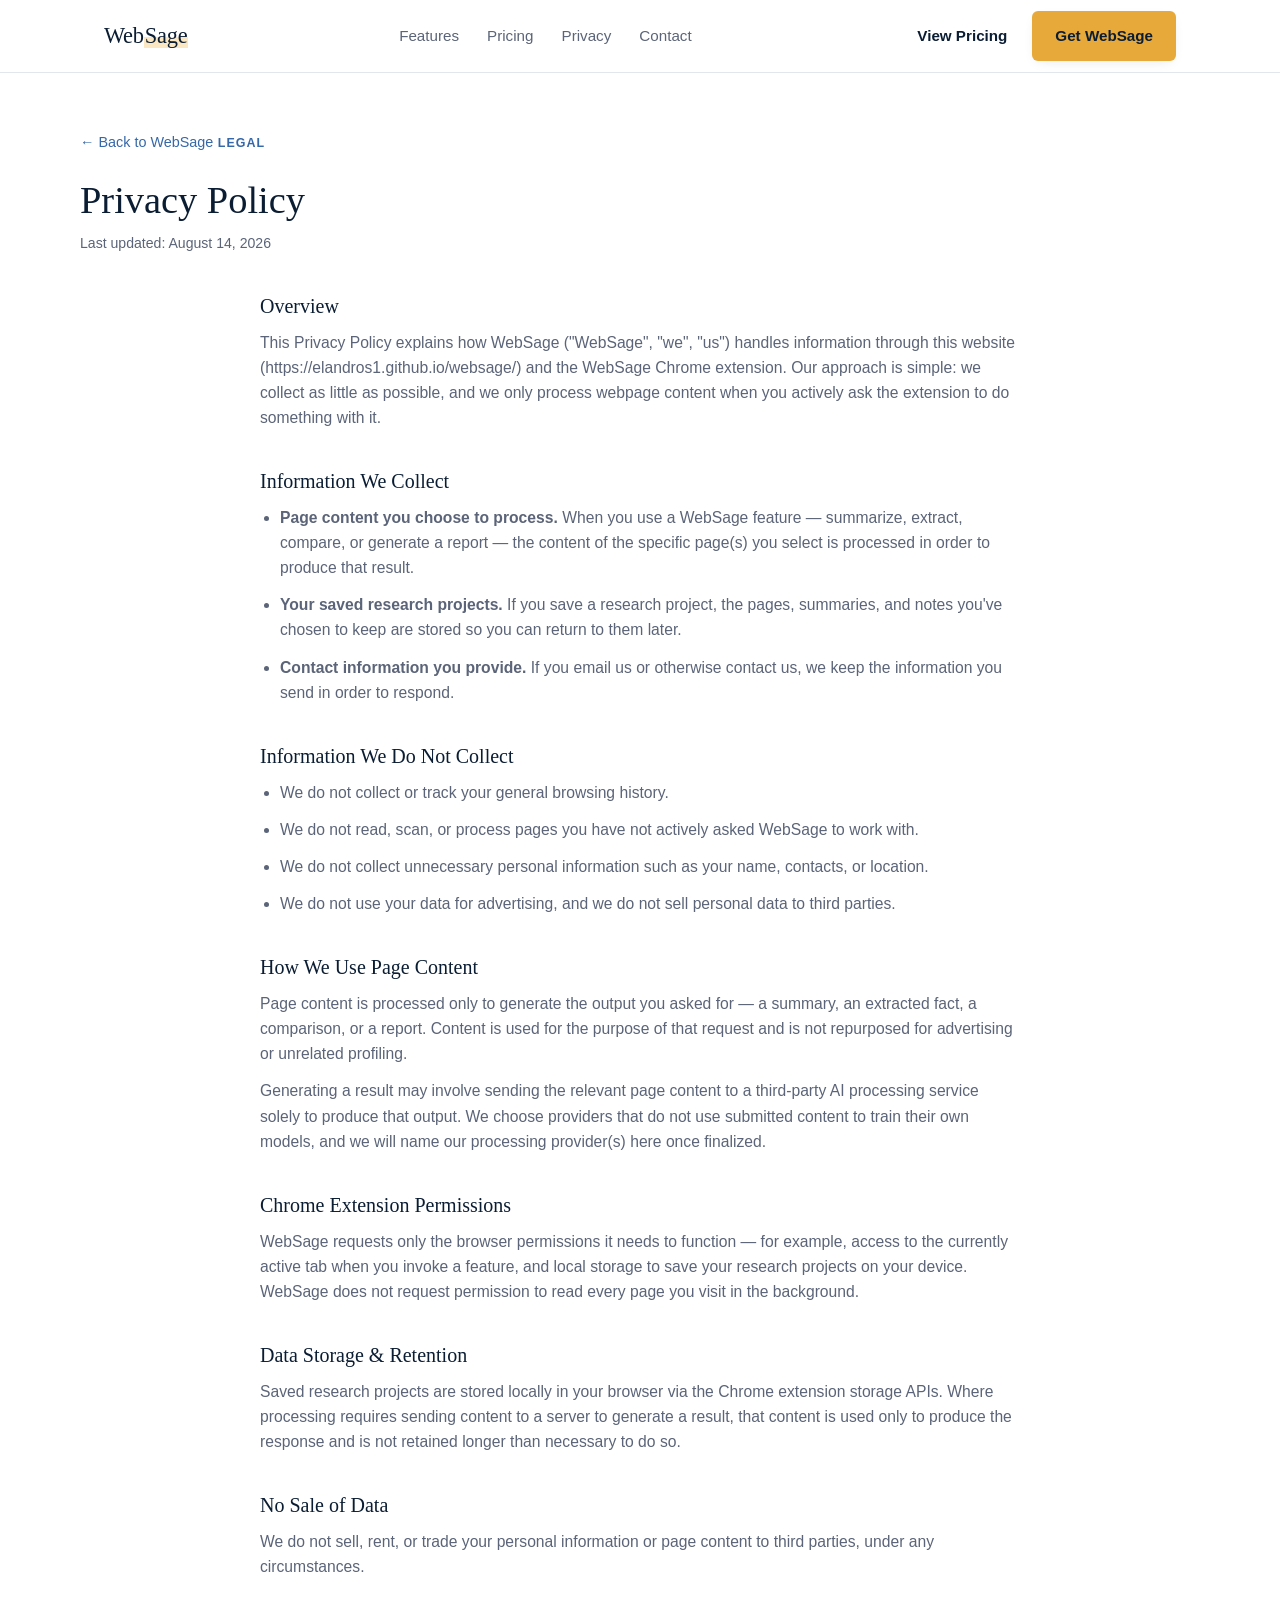
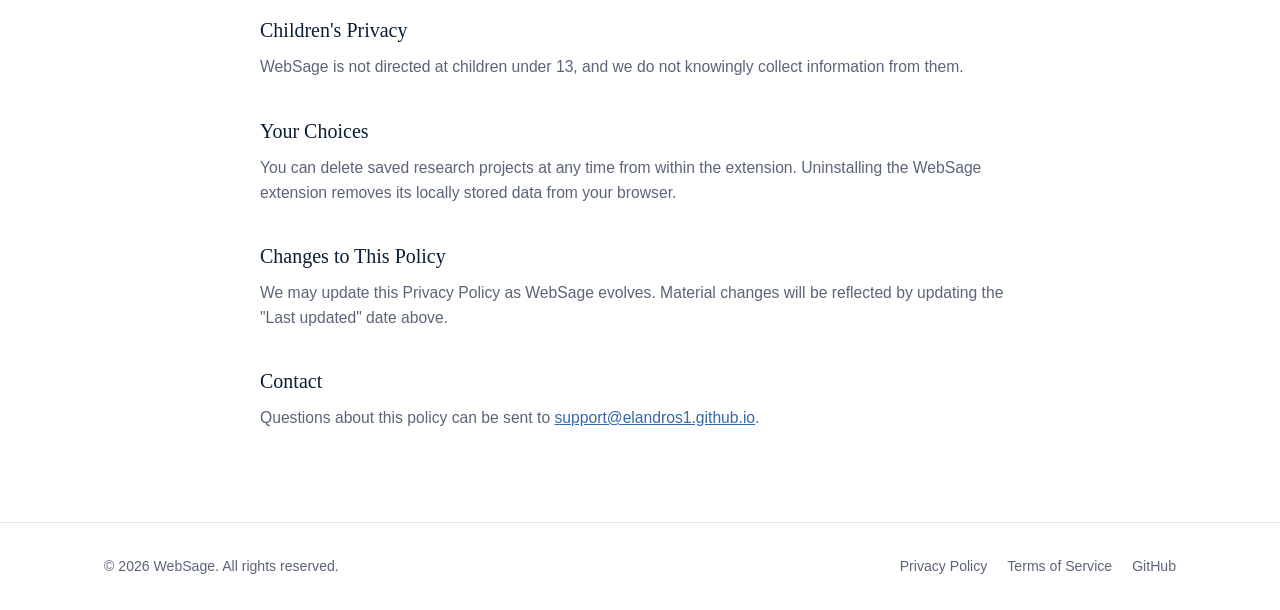
==== privacy.html @ 1eac8aa5 "Initial WebSage website" ====
<!doctype html>
<html lang="en">
<head>
<meta charset="UTF-8" />
<meta name="viewport" content="width=device-width, initial-scale=1.0" />
<title>Privacy Policy — WebSage</title>
<meta name="description" content="How WebSage's website and Chrome extension handle your data: what we collect, what we never collect, and how page content is processed." />
<link rel="canonical" href="https://elandros1.github.io/websage/privacy.html" />
<meta property="og:type" content="website" />
<meta property="og:title" content="Privacy Policy — WebSage" />
<meta property="og:description" content="How WebSage's website and Chrome extension handle your data." />
<meta property="og:url" content="https://elandros1.github.io/websage/privacy.html" />
<link rel="icon" href="data:image/svg+xml,%3Csvg xmlns='http://www.w3.org/2000/svg' viewBox='0 0 100 100'%3E%3Crect width='100' height='100' rx='20' fill='%230B1D33'/%3E%3Ctext x='50' y='68' font-size='52' font-family='Georgia,serif' fill='%23E8A93B' text-anchor='middle'%3EW%3C/text%3E%3C/svg%3E" />
<link rel="stylesheet" href="style.css" />
</head>
<body>

<header class="site-header">
  <div class="container header-inner">
    <a href="index.html" class="logo">Web<span>Sage</span></a>
    <nav class="site-nav">
      <a href="index.html#features">Features</a>
      <a href="index.html#pricing">Pricing</a>
      <a href="privacy.html">Privacy</a>
      <a href="index.html#contact">Contact</a>
    </nav>
    <div class="header-cta">
      <a href="index.html#pricing" class="btn btn-ghost">View Pricing</a>
      <a href="https://github.com/elandros1/websage" class="btn btn-primary">Get WebSage</a>
    </div>
    <button class="nav-toggle" id="nav-toggle" aria-label="Toggle menu" aria-expanded="false" aria-controls="site-nav">
      <span></span><span></span><span></span>
    </button>
  </div>
</header>

<main>
  <div class="container legal-header">
    <a href="index.html" class="back-link">← Back to WebSage</a>
    <p class="eyebrow">Legal</p>
    <h1>Privacy Policy</h1>
    <p class="legal-updated">Last updated: August 14, 2026</p>
  </div>

  <div class="container legal-body">

    <h2>Overview</h2>
    <p>
      This Privacy Policy explains how WebSage ("WebSage", "we", "us") handles information
      through this website (https://elandros1.github.io/websage/) and the WebSage Chrome
      extension. Our approach is simple: we collect as little as possible, and we only
      process webpage content when you actively ask the extension to do something with it.
    </p>

    <h2>Information We Collect</h2>
    <ul>
      <li><strong>Page content you choose to process.</strong> When you use a WebSage feature — summarize, extract, compare, or generate a report — the content of the specific page(s) you select is processed in order to produce that result.</li>
      <li><strong>Your saved research projects.</strong> If you save a research project, the pages, summaries, and notes you've chosen to keep are stored so you can return to them later.</li>
      <li><strong>Contact information you provide.</strong> If you email us or otherwise contact us, we keep the information you send in order to respond.</li>
    </ul>

    <h2>Information We Do Not Collect</h2>
    <ul>
      <li>We do not collect or track your general browsing history.</li>
      <li>We do not read, scan, or process pages you have not actively asked WebSage to work with.</li>
      <li>We do not collect unnecessary personal information such as your name, contacts, or location.</li>
      <li>We do not use your data for advertising, and we do not sell personal data to third parties.</li>
    </ul>

    <h2>How We Use Page Content</h2>
    <p>
      Page content is processed only to generate the output you asked for — a summary, an
      extracted fact, a comparison, or a report. Content is used for the purpose of that
      request and is not repurposed for advertising or unrelated profiling.
    </p>
    <p>
      Generating a result may involve sending the relevant page content to a third-party AI
      processing service solely to produce that output. We choose providers that do not use
      submitted content to train their own models, and we will name our processing provider(s)
      here once finalized.
    </p>

    <h2>Chrome Extension Permissions</h2>
    <p>
      WebSage requests only the browser permissions it needs to function — for example,
      access to the currently active tab when you invoke a feature, and local storage to
      save your research projects on your device. WebSage does not request permission to
      read every page you visit in the background.
    </p>

    <h2>Data Storage &amp; Retention</h2>
    <p>
      Saved research projects are stored locally in your browser via the Chrome extension
      storage APIs. Where processing requires sending content to a server to generate a
      result, that content is used only to produce the response and is not retained longer
      than necessary to do so.
    </p>

    <h2>No Sale of Data</h2>
    <p>
      We do not sell, rent, or trade your personal information or page content to third
      parties, under any circumstances.
    </p>

    <h2>Children's Privacy</h2>
    <p>
      WebSage is not directed at children under 13, and we do not knowingly collect
      information from them.
    </p>

    <h2>Your Choices</h2>
    <p>
      You can delete saved research projects at any time from within the extension. Uninstalling
      the WebSage extension removes its locally stored data from your browser.
    </p>

    <h2>Changes to This Policy</h2>
    <p>
      We may update this Privacy Policy as WebSage evolves. Material changes will be reflected
      by updating the "Last updated" date above.
    </p>

    <h2>Contact</h2>
    <p>
      Questions about this policy can be sent to
      <a href="mailto:support@elandros1.github.io">support@elandros1.github.io</a>.
    </p>

  </div>
</main>

<footer class="site-footer">
  <div class="container footer-inner">
    <div>© <span id="year">2026</span> WebSage. All rights reserved.</div>
    <nav class="footer-links">
      <a href="privacy.html">Privacy Policy</a>
      <a href="terms.html">Terms of Service</a>
      <a href="https://github.com/elandros1/websage">GitHub</a>
    </nav>
  </div>
</footer>

<script src="script.js"></script>
</body>
</html>
---- style.css ----
/* ==========================================================================
   WebSage — style.css
   Design tokens: deep navy + white, warm amber "highlighter" accent.
   No external fonts/services — system font stack only.
   ========================================================================== */

:root {
  --navy-900: #0b1d33;
  --navy-800: #122a47;
  --navy-700: #1d3a5f;
  --blue-600: #3568a8;
  --ink: #14213d;
  --ink-soft: #5b6478;
  --paper: #ffffff;
  --paper-soft: #f4f6f9;
  --paper-soft-2: #eef1f6;
  --amber: #e8a93b;
  --amber-dark: #c98a1f;
  --amber-soft: #fbe7c2;
  --border: #e2e6ed;
  --border-strong: #cdd4e0;
  --radius-sm: 6px;
  --radius: 12px;
  --radius-lg: 20px;
  --shadow: 0 12px 30px -12px rgba(11, 29, 51, 0.18);
  --shadow-sm: 0 4px 14px -6px rgba(11, 29, 51, 0.15);
  --serif: Georgia, "Times New Roman", "Noto Serif", serif;
  --sans: -apple-system, BlinkMacSystemFont, "Segoe UI", Roboto, "Helvetica Neue",
    Arial, sans-serif;
  --max-width: 1120px;
}

/* ---------- Reset ---------- */
*,
*::before,
*::after {
  box-sizing: border-box;
}

html {
  scroll-behavior: smooth;
}

body {
  margin: 0;
  font-family: var(--sans);
  color: var(--ink);
  background: var(--paper);
  line-height: 1.6;
  -webkit-font-smoothing: antialiased;
}

img,
svg {
  display: block;
  max-width: 100%;
}

a {
  color: inherit;
  text-decoration: none;
}

ul {
  margin: 0;
  padding: 0;
  list-style: none;
}

h1,
h2,
h3,
h4 {
  font-family: var(--serif);
  font-weight: 400;
  color: var(--navy-900);
  margin: 0;
  line-height: 1.15;
}

p {
  margin: 0;
}

button {
  font: inherit;
  cursor: pointer;
}

.container {
  width: 100%;
  max-width: var(--max-width);
  margin: 0 auto;
  padding: 0 24px;
}

.visually-hidden {
  position: absolute;
  width: 1px;
  height: 1px;
  overflow: hidden;
  clip: rect(0 0 0 0);
  white-space: nowrap;
}

@media (prefers-reduced-motion: reduce) {
  html {
    scroll-behavior: auto;
  }
  * {
    animation-duration: 0.001ms !important;
    animation-iteration-count: 1 !important;
    transition-duration: 0.001ms !important;
    scroll-behavior: auto !important;
  }
}

/* ---------- Buttons ---------- */
.btn {
  display: inline-flex;
  align-items: center;
  justify-content: center;
  gap: 8px;
  padding: 12px 22px;
  border-radius: var(--radius-sm);
  font-weight: 600;
  font-size: 0.95rem;
  border: 1px solid transparent;
  transition: transform 0.15s ease, box-shadow 0.15s ease, background 0.15s ease,
    border-color 0.15s ease, color 0.15s ease;
  white-space: nowrap;
}

.btn:focus-visible {
  outline: 3px solid var(--amber);
  outline-offset: 2px;
}

.btn-primary {
  background: var(--amber);
  color: var(--navy-900);
  box-shadow: var(--shadow-sm);
}

.btn-primary:hover {
  background: var(--amber-dark);
  transform: translateY(-1px);
}

.btn-outline {
  background: transparent;
  border-color: var(--border-strong);
  color: var(--navy-900);
}

.btn-outline:hover {
  border-color: var(--navy-900);
  background: var(--paper-soft);
}

.btn-ghost {
  background: transparent;
  color: var(--navy-900);
  padding: 10px 14px;
}

.btn-ghost:hover {
  color: var(--blue-600);
}

.btn-lg {
  padding: 14px 26px;
  font-size: 1rem;
}

.btn-block {
  width: 100%;
}

.btn-disabled {
  opacity: 0.55;
  cursor: not-allowed;
}

/* ---------- Header ---------- */
.site-header {
  position: sticky;
  top: 0;
  z-index: 50;
  background: rgba(255, 255, 255, 0.92);
  backdrop-filter: saturate(180%) blur(10px);
  border-bottom: 1px solid var(--border);
}

.header-inner {
  display: flex;
  align-items: center;
  justify-content: space-between;
  height: 72px;
}

.logo {
  font-family: var(--serif);
  font-size: 1.4rem;
  color: var(--navy-900);
  letter-spacing: -0.01em;
}

.logo span {
  background: linear-gradient(180deg, transparent 58%, var(--amber-soft) 58%);
  color: var(--navy-900);
  padding: 0 1px;
}

.site-nav {
  display: flex;
  gap: 28px;
  align-items: center;
}

.site-nav a {
  font-size: 0.95rem;
  color: var(--ink-soft);
  transition: color 0.15s ease;
}

.site-nav a:hover {
  color: var(--navy-900);
}

.header-cta {
  display: flex;
  align-items: center;
  gap: 10px;
}

.nav-toggle {
  display: none;
  flex-direction: column;
  justify-content: center;
  gap: 5px;
  width: 40px;
  height: 40px;
  border: 1px solid var(--border-strong);
  border-radius: var(--radius-sm);
  background: var(--paper);
}

.nav-toggle span {
  display: block;
  width: 18px;
  height: 2px;
  margin: 0 auto;
  background: var(--navy-900);
  transition: transform 0.2s ease, opacity 0.2s ease;
}

.nav-toggle[aria-expanded="true"] span:nth-child(1) {
  transform: translateY(7px) rotate(45deg);
}
.nav-toggle[aria-expanded="true"] span:nth-child(2) {
  opacity: 0;
}
.nav-toggle[aria-expanded="true"] span:nth-child(3) {
  transform: translateY(-7px) rotate(-45deg);
}

/* ---------- Sections (shared) ---------- */
.section {
  padding: 96px 0;
}

.section-soft {
  background: var(--paper-soft);
}

.eyebrow {
  display: inline-block;
  font-size: 0.78rem;
  font-weight: 700;
  letter-spacing: 0.08em;
  text-transform: uppercase;
  color: var(--blue-600);
  margin-bottom: 14px;
}

.section-head {
  max-width: 620px;
  margin: 0 0 48px;
}

.section-head h2 {
  font-size: clamp(1.7rem, 3vw, 2.3rem);
  margin-bottom: 14px;
}

.section-head p {
  color: var(--ink-soft);
  font-size: 1.05rem;
}

.reveal {
  opacity: 0;
  transform: translateY(16px);
  transition: opacity 0.6s ease, transform 0.6s ease;
}

.reveal.is-visible {
  opacity: 1;
  transform: none;
}

/* ---------- Hero ---------- */
.hero {
  padding: 72px 0 88px;
  background: linear-gradient(180deg, var(--paper) 0%, var(--paper-soft) 100%);
  overflow: hidden;
}

.hero-grid {
  display: grid;
  grid-template-columns: 1.05fr 0.95fr;
  gap: 56px;
  align-items: center;
}

.hero-copy h1 {
  font-size: clamp(2.1rem, 4vw, 3rem);
  margin-bottom: 20px;
  color: var(--navy-900);
}

.hero-sub {
  font-size: 1.08rem;
  color: var(--ink-soft);
  max-width: 52ch;
  margin-bottom: 30px;
}

.hero-actions {
  display: flex;
  gap: 14px;
  flex-wrap: wrap;
  margin-bottom: 16px;
}

.hero-note {
  font-size: 0.85rem;
  color: var(--ink-soft);
}

/* Hero visual — "extraction to summary" signature mockup */
.hero-visual {
  display: flex;
  align-items: center;
  gap: 14px;
}

.browser-card {
  background: var(--paper);
  border: 1px solid var(--border);
  border-radius: var(--radius);
  box-shadow: var(--shadow);
  flex: 1.15;
  overflow: hidden;
}

.browser-bar {
  display: flex;
  align-items: center;
  gap: 6px;
  padding: 10px 14px;
  background: var(--paper-soft-2);
  border-bottom: 1px solid var(--border);
}

.browser-bar .dot {
  width: 8px;
  height: 8px;
  border-radius: 50%;
  background: var(--border-strong);
}

.browser-url {
  margin-left: 8px;
  font-size: 0.72rem;
  color: var(--ink-soft);
  background: var(--paper);
  border: 1px solid var(--border);
  border-radius: 20px;
  padding: 3px 12px;
  flex: 1;
}

.browser-body {
  padding: 20px 18px 24px;
  display: flex;
  flex-direction: column;
  gap: 10px;
}

.line {
  height: 9px;
  border-radius: 5px;
  background: var(--paper-soft-2);
}

.line.highlight {
  height: auto;
  padding: 5px 8px;
  background: var(--amber-soft);
  border-radius: 5px;
  font-size: 0.72rem;
  color: var(--navy-800);
  font-weight: 600;
  line-height: 1.3;
}

.w-90 { width: 90%; }
.w-80 { width: 80%; }
.w-75 { width: 75%; }
.w-70 { width: 70%; }
.w-60 { width: 60%; }
.w-50 { width: 50%; }

.flow-arrow {
  color: var(--amber-dark);
  font-size: 1.4rem;
  flex: 0 0 auto;
}

.summary-card {
  flex: 0.85;
  background: var(--navy-900);
  border-radius: var(--radius);
  box-shadow: var(--shadow);
  padding: 20px 20px 22px;
  color: var(--paper);
}

.summary-title {
  font-family: var(--serif);
  font-size: 0.95rem;
  color: var(--amber-soft);
  margin-bottom: 12px;
}

.summary-list li {
  font-size: 0.82rem;
  padding-left: 16px;
  position: relative;
  margin-bottom: 10px;
  color: rgba(255, 255, 255, 0.88);
}

.summary-list li::before {
  content: "";
  position: absolute;
  left: 0;
  top: 7px;
  width: 6px;
  height: 6px;
  border-radius: 50%;
  background: var(--amber);
}

/* ---------- Problem ---------- */
.problem-grid {
  display: grid;
  grid-template-columns: repeat(3, 1fr);
  gap: 24px;
}

.problem-card {
  background: var(--paper);
  border: 1px solid var(--border);
  border-radius: var(--radius);
  padding: 26px 24px;
}

.problem-card .num {
  font-family: var(--serif);
  font-size: 0.85rem;
  color: var(--amber-dark);
  margin-bottom: 10px;
  display: block;
}

.problem-card h3 {
  font-size: 1.1rem;
  margin-bottom: 8px;
}

.problem-card p {
  color: var(--ink-soft);
  font-size: 0.95rem;
}

/* ---------- Features ---------- */
.features-grid {
  display: grid;
  grid-template-columns: repeat(3, 1fr);
  gap: 24px;
}

.feature-card {
  background: var(--paper);
  border: 1px solid var(--border);
  border-radius: var(--radius);
  padding: 28px 24px;
  transition: box-shadow 0.2s ease, transform 0.2s ease;
}

.feature-card:hover {
  box-shadow: var(--shadow-sm);
  transform: translateY(-2px);
}

.feature-icon {
  width: 42px;
  height: 42px;
  border-radius: 10px;
  background: var(--amber-soft);
  color: var(--navy-800);
  display: flex;
  align-items: center;
  justify-content: center;
  margin-bottom: 16px;
}

.feature-icon svg {
  width: 22px;
  height: 22px;
}

.feature-card h3 {
  font-size: 1.08rem;
  margin-bottom: 8px;
}

.feature-card p {
  color: var(--ink-soft);
  font-size: 0.94rem;
}

/* ---------- Pricing ---------- */
.pricing-grid {
  display: grid;
  grid-template-columns: repeat(2, 1fr);
  gap: 24px;
  align-items: stretch;
}

.price-card {
  background: var(--paper);
  border: 1px solid var(--border);
  border-radius: var(--radius-lg);
  padding: 34px 30px;
  display: flex;
  flex-direction: column;
}

.price-card.featured {
  background: var(--navy-900);
  color: var(--paper);
  border-color: var(--navy-900);
  position: relative;
}

.price-card.featured .price-plan,
.price-card.featured h3 {
  color: var(--paper);
}

.price-badge {
  position: absolute;
  top: -13px;
  right: 28px;
  background: var(--amber);
  color: var(--navy-900);
  font-size: 0.72rem;
  font-weight: 700;
  letter-spacing: 0.04em;
  text-transform: uppercase;
  padding: 5px 12px;
  border-radius: 20px;
}

.price-plan {
  font-family: var(--serif);
  font-size: 1.3rem;
  color: var(--navy-900);
  margin-bottom: 6px;
}

.price-amount {
  display: flex;
  align-items: baseline;
  gap: 6px;
  margin-bottom: 4px;
}

.price-amount .amount {
  font-family: var(--serif);
  font-size: 2.4rem;
}

.price-amount .period {
  font-size: 0.9rem;
  opacity: 0.7;
}

.price-card.featured .price-note,
.price-note {
  font-size: 0.82rem;
  color: var(--ink-soft);
  margin-bottom: 24px;
}

.price-card.featured .price-note {
  color: rgba(255, 255, 255, 0.65);
}

.price-list {
  display: flex;
  flex-direction: column;
  gap: 12px;
  margin-bottom: 28px;
  flex: 1;
}

.price-list li {
  display: flex;
  gap: 10px;
  font-size: 0.94rem;
  align-items: flex-start;
}

.price-list li::before {
  content: "✓";
  color: var(--amber-dark);
  font-weight: 700;
  flex: 0 0 auto;
}

.price-card.featured .price-list li::before {
  color: var(--amber);
}

.pricing-disclaimer {
  margin-top: 28px;
  font-size: 0.86rem;
  color: var(--ink-soft);
  text-align: center;
}

/* ---------- Contact ---------- */
.contact-inner {
  text-align: center;
  max-width: 560px;
  margin: 0 auto;
}

.contact-inner h2 {
  font-size: clamp(1.6rem, 3vw, 2.1rem);
  margin-bottom: 12px;
}

.contact-inner p {
  color: var(--ink-soft);
  margin-bottom: 22px;
}

.contact-email {
  display: inline-block;
  font-family: var(--serif);
  font-size: 1.2rem;
  color: var(--navy-900);
  border-bottom: 2px solid var(--amber);
  padding-bottom: 3px;
  margin-bottom: 18px;
}

.contact-email:hover {
  color: var(--blue-600);
}

.contact-note {
  font-size: 0.85rem !important;
  color: var(--ink-soft) !important;
}

/* ---------- CTA band ---------- */
.cta-band {
  background: var(--navy-900);
  color: var(--paper);
  text-align: center;
}

.cta-band h2 {
  color: var(--paper);
  font-size: clamp(1.6rem, 3vw, 2.1rem);
  margin-bottom: 14px;
}

.cta-band p {
  color: rgba(255, 255, 255, 0.75);
  margin-bottom: 26px;
}

.cta-actions {
  display: flex;
  justify-content: center;
  gap: 14px;
  flex-wrap: wrap;
}

/* ---------- Footer ---------- */
.site-footer {
  border-top: 1px solid var(--border);
  padding: 32px 0;
}

.footer-inner {
  display: flex;
  align-items: center;
  justify-content: space-between;
  flex-wrap: wrap;
  gap: 16px;
  font-size: 0.88rem;
  color: var(--ink-soft);
}

.footer-links {
  display: flex;
  gap: 20px;
}

.footer-links a:hover {
  color: var(--navy-900);
}

/* ---------- Legal pages (privacy.html / terms.html) ---------- */
.legal-header {
  padding: 56px 0 20px;
}

.legal-header .eyebrow {
  margin-bottom: 10px;
}

.legal-header h1 {
  font-size: clamp(1.8rem, 3.5vw, 2.4rem);
}

.legal-updated {
  color: var(--ink-soft);
  font-size: 0.88rem;
  margin-top: 10px;
}

.legal-body {
  padding: 20px 0 80px;
  max-width: 760px;
}

.legal-body h2 {
  font-size: 1.25rem;
  margin: 40px 0 12px;
}

.legal-body h2:first-of-type {
  margin-top: 0;
}

.legal-body p,
.legal-body li {
  color: var(--ink-soft);
  font-size: 0.98rem;
  margin-bottom: 12px;
}

.legal-body ul {
  padding-left: 20px;
  list-style: disc;
  margin-bottom: 16px;
}

.legal-body a {
  color: var(--blue-600);
  text-decoration: underline;
}

.back-link {
  display: inline-flex;
  align-items: center;
  gap: 6px;
  font-size: 0.9rem;
  color: var(--blue-600);
  margin-bottom: 24px;
}

/* ---------- Responsive ---------- */
@media (max-width: 900px) {
  .hero-grid {
    grid-template-columns: 1fr;
  }

  .hero-visual {
    order: -1;
  }

  .problem-grid,
  .features-grid {
    grid-template-columns: repeat(2, 1fr);
  }

  .pricing-grid {
    grid-template-columns: 1fr;
    max-width: 440px;
    margin: 0 auto;
  }
}

@media (max-width: 720px) {
  .site-nav,
  .header-cta {
    display: none;
  }

  .nav-toggle {
    display: flex;
  }

  .site-header.nav-open .site-nav {
    display: flex;
    flex-direction: column;
    align-items: flex-start;
    gap: 4px;
    position: absolute;
    top: 72px;
    left: 0;
    right: 0;
    background: var(--paper);
    border-bottom: 1px solid var(--border);
    padding: 12px 24px 18px;
  }

  .site-header.nav-open .header-cta {
    display: flex;
    flex-direction: column;
    align-items: stretch;
    position: absolute;
    top: calc(72px + 190px);
    left: 0;
    right: 0;
    background: var(--paper);
    padding: 0 24px 18px;
    border-bottom: 1px solid var(--border);
  }

  .site-header.nav-open .site-nav a {
    padding: 10px 0;
    width: 100%;
  }

  .section {
    padding: 64px 0;
  }

  .problem-grid,
  .features-grid {
    grid-template-columns: 1fr;
  }

  .hero-visual {
    flex-direction: column;
  }

  .flow-arrow {
    transform: rotate(90deg);
  }
}

@media (max-width: 480px) {
  .hero-actions {
    flex-direction: column;
    align-items: stretch;
  }

  .cta-actions {
    flex-direction: column;
    align-items: stretch;
  }
}
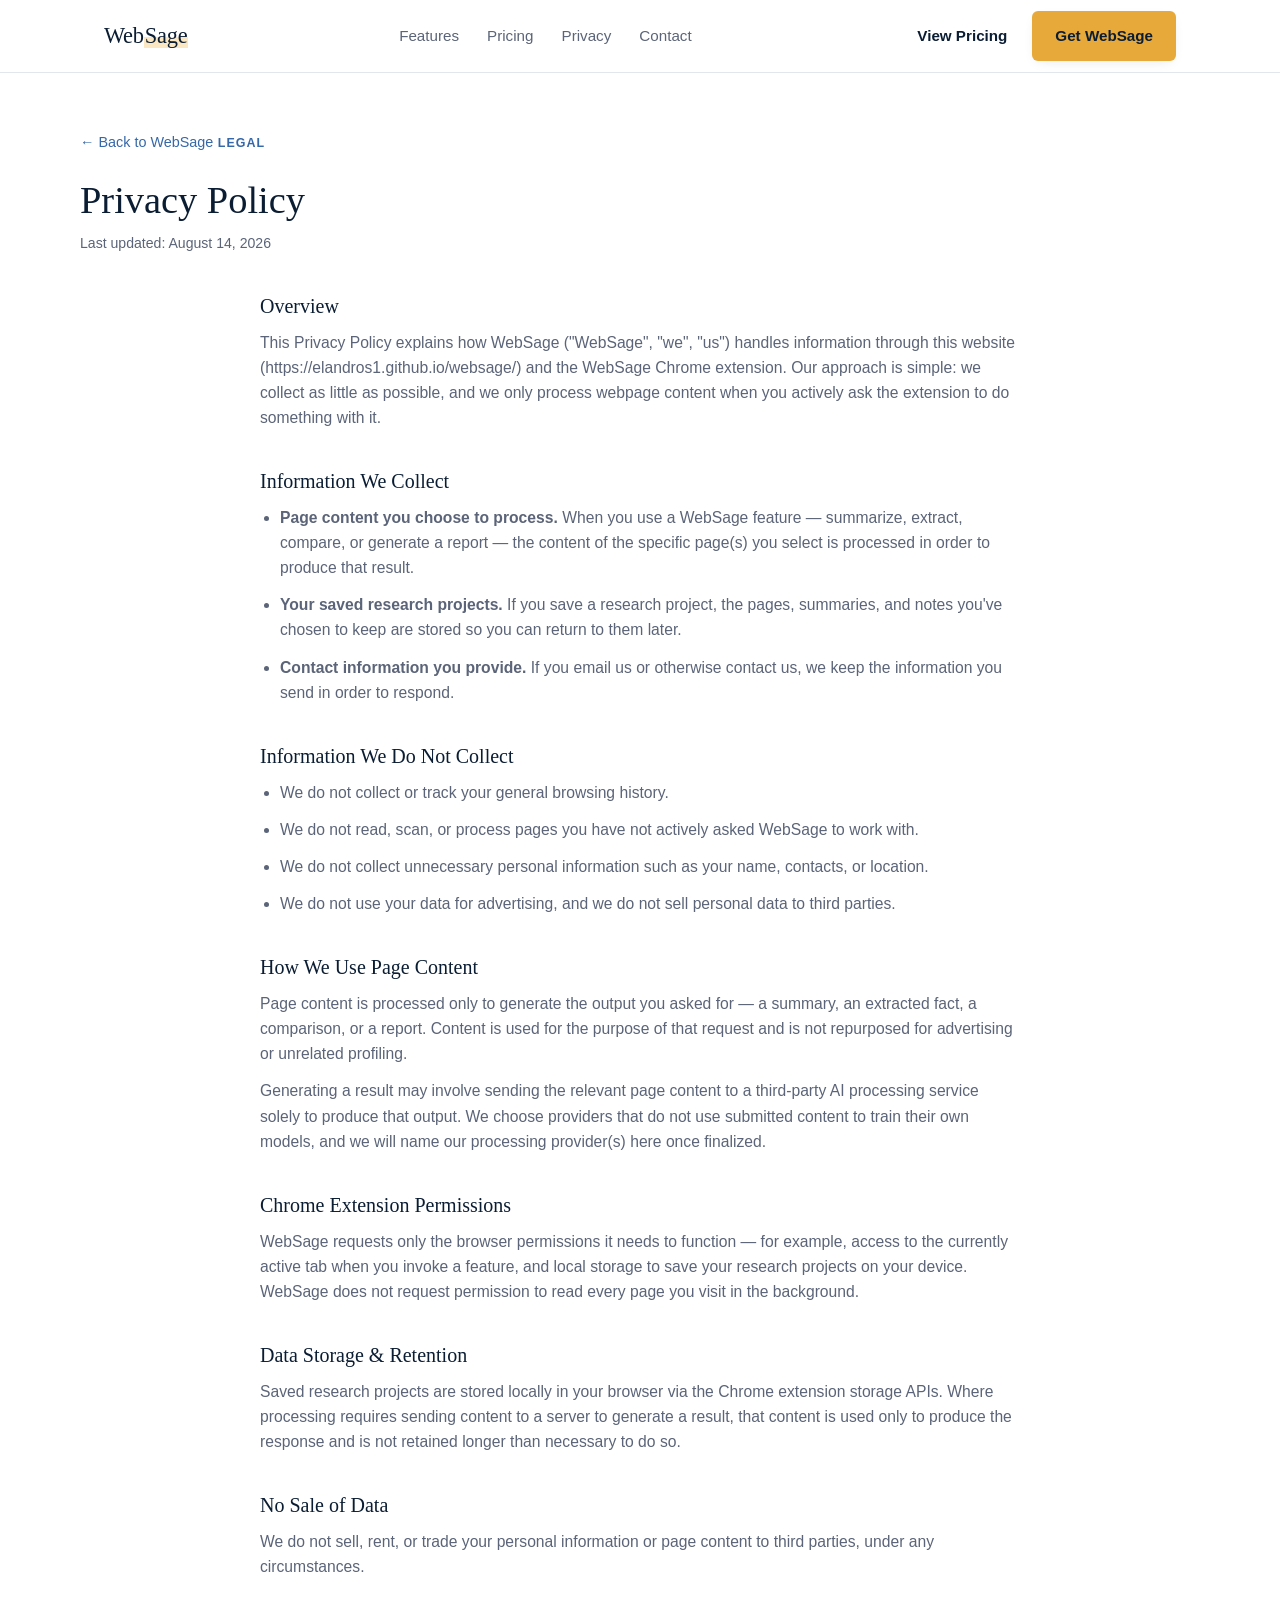
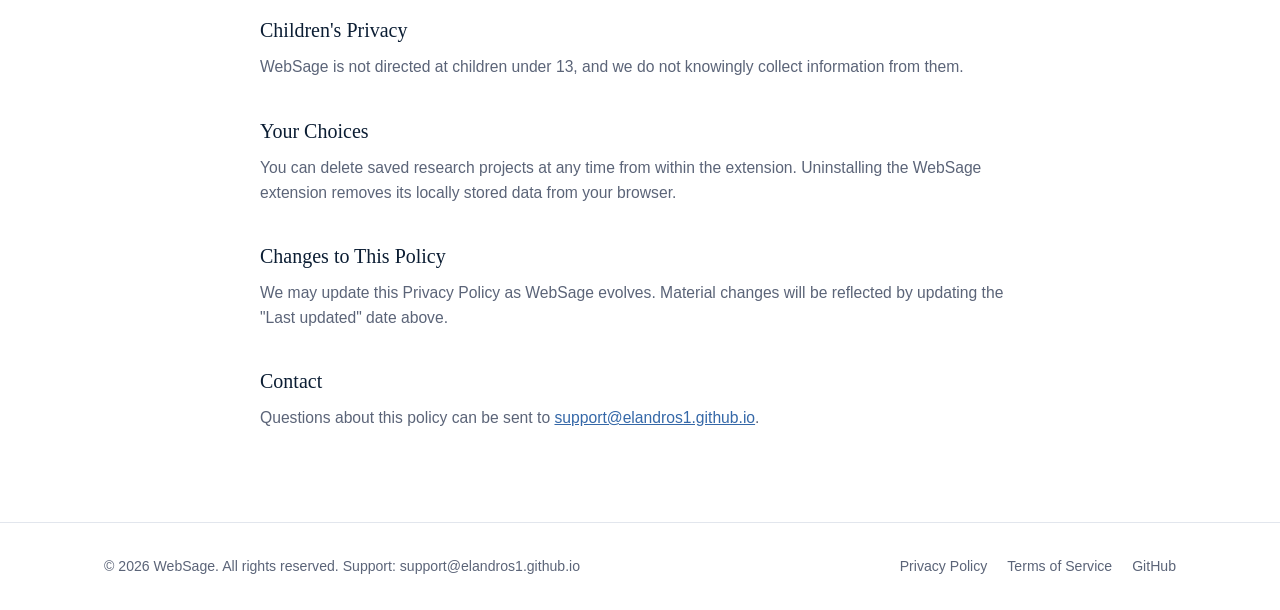
==== commit f54923f3: "Update privacy.html" ====
--- a/privacy.html
+++ b/privacy.html
@@ -18,17 +18,26 @@
 <header class="site-header">
   <div class="container header-inner">
     <a href="index.html" class="logo">Web<span>Sage</span></a>
+
     <nav class="site-nav">
       <a href="index.html#features">Features</a>
       <a href="index.html#pricing">Pricing</a>
       <a href="privacy.html">Privacy</a>
       <a href="index.html#contact">Contact</a>
     </nav>
+
     <div class="header-cta">
       <a href="index.html#pricing" class="btn btn-ghost">View Pricing</a>
       <a href="https://github.com/elandros1/websage" class="btn btn-primary">Get WebSage</a>
     </div>
-    <button class="nav-toggle" id="nav-toggle" aria-label="Toggle menu" aria-expanded="false" aria-controls="site-nav">
+
+    <button
+      class="nav-toggle"
+      id="nav-toggle"
+      aria-label="Toggle menu"
+      aria-expanded="false"
+      aria-controls="site-nav"
+    >
       <span></span><span></span><span></span>
     </button>
   </div>
@@ -73,6 +82,7 @@
       extracted fact, a comparison, or a report. Content is used for the purpose of that
       request and is not repurposed for advertising or unrelated profiling.
     </p>
+
     <p>
       Generating a result may involve sending the relevant page content to a third-party AI
       processing service solely to produce that output. We choose providers that do not use
@@ -110,8 +120,8 @@
 
     <h2>Your Choices</h2>
     <p>
-      You can delete saved research projects at any time from within the extension. Uninstalling
-      the WebSage extension removes its locally stored data from your browser.
+      You can delete saved research projects at any time from within the extension.
+      Uninstalling the WebSage extension removes its locally stored data from your browser.
     </p>
 
     <h2>Changes to This Policy</h2>
@@ -131,12 +141,21 @@
 
 <footer class="site-footer">
   <div class="container footer-inner">
-    <div>© <span id="year">2026</span> WebSage. All rights reserved.</div>
+
+    <div>
+      © <span id="year">2026</span> WebSage. All rights reserved.
+      <span>
+        Support:
+        <a href="mailto:support@elandros1.github.io">support@elandros1.github.io</a>
+      </span>
+    </div>
+
     <nav class="footer-links">
       <a href="privacy.html">Privacy Policy</a>
       <a href="terms.html">Terms of Service</a>
       <a href="https://github.com/elandros1/websage">GitHub</a>
     </nav>
+
   </div>
 </footer>
 
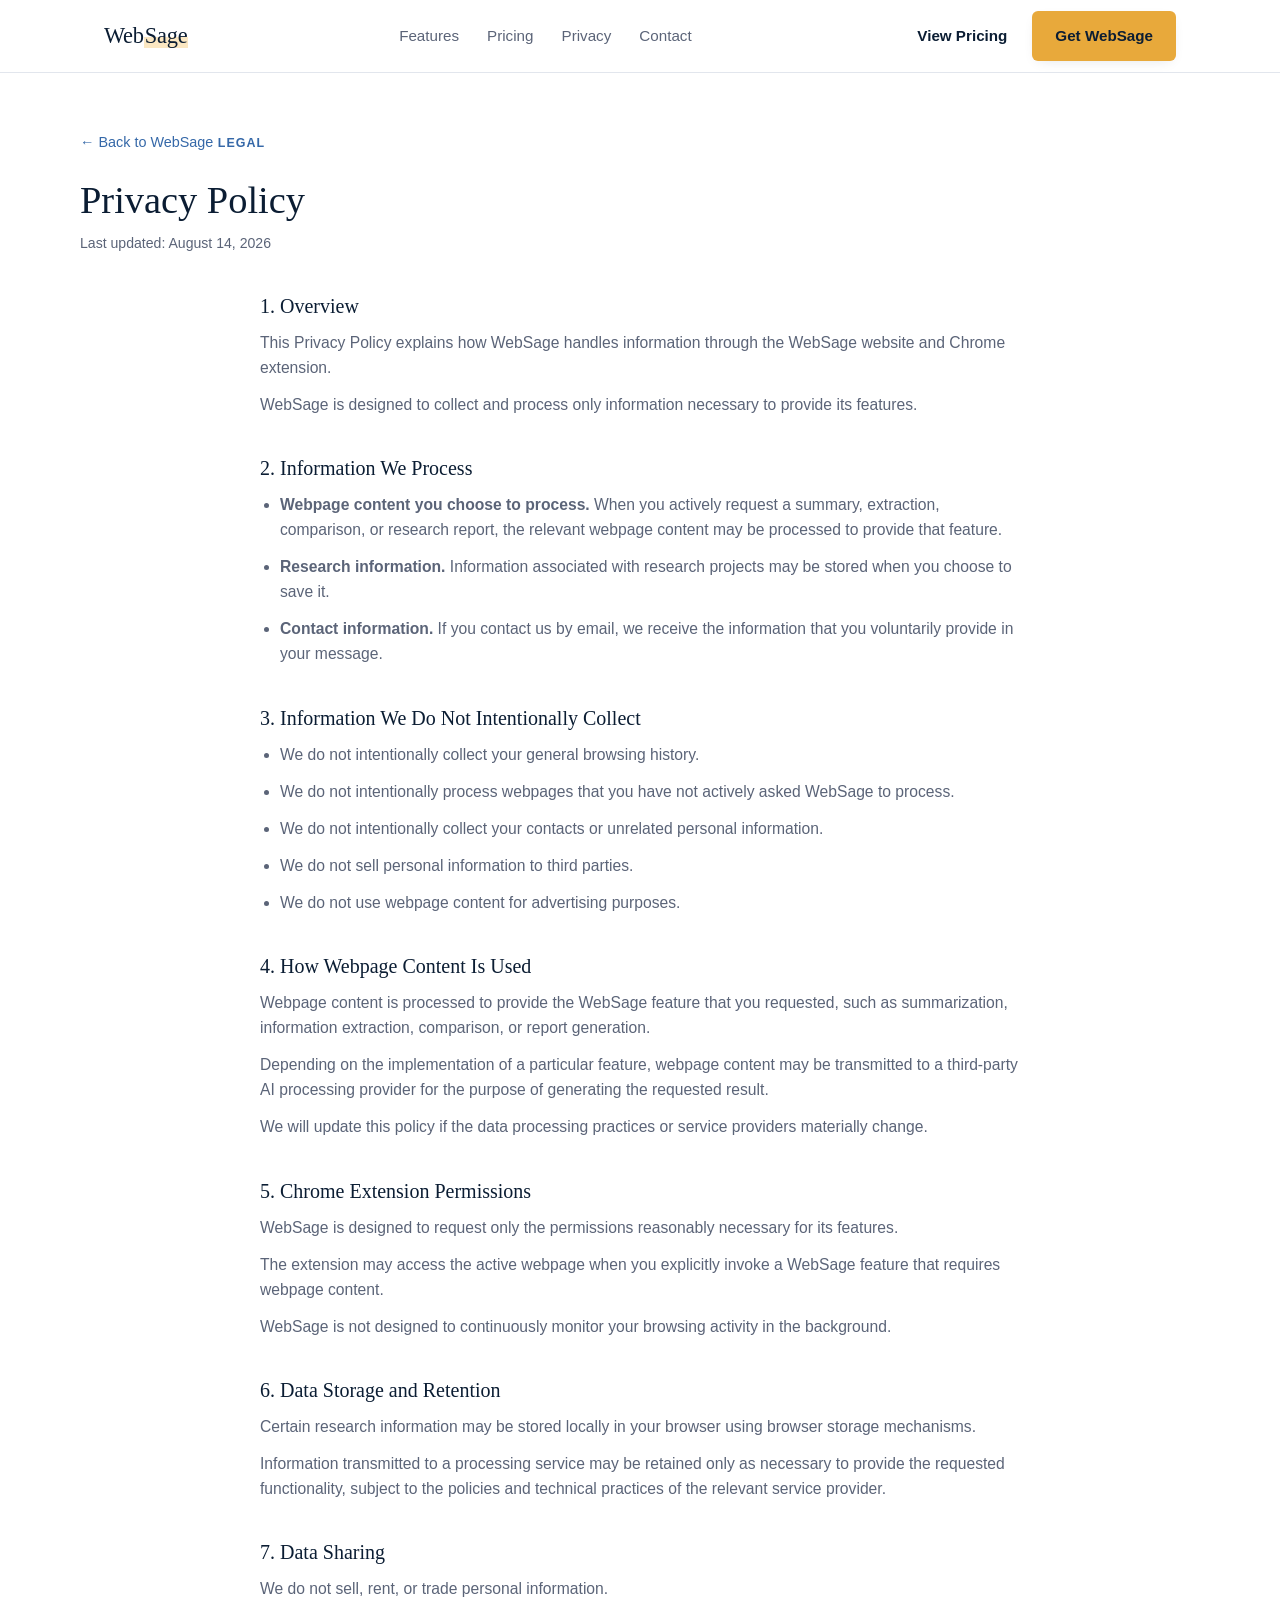
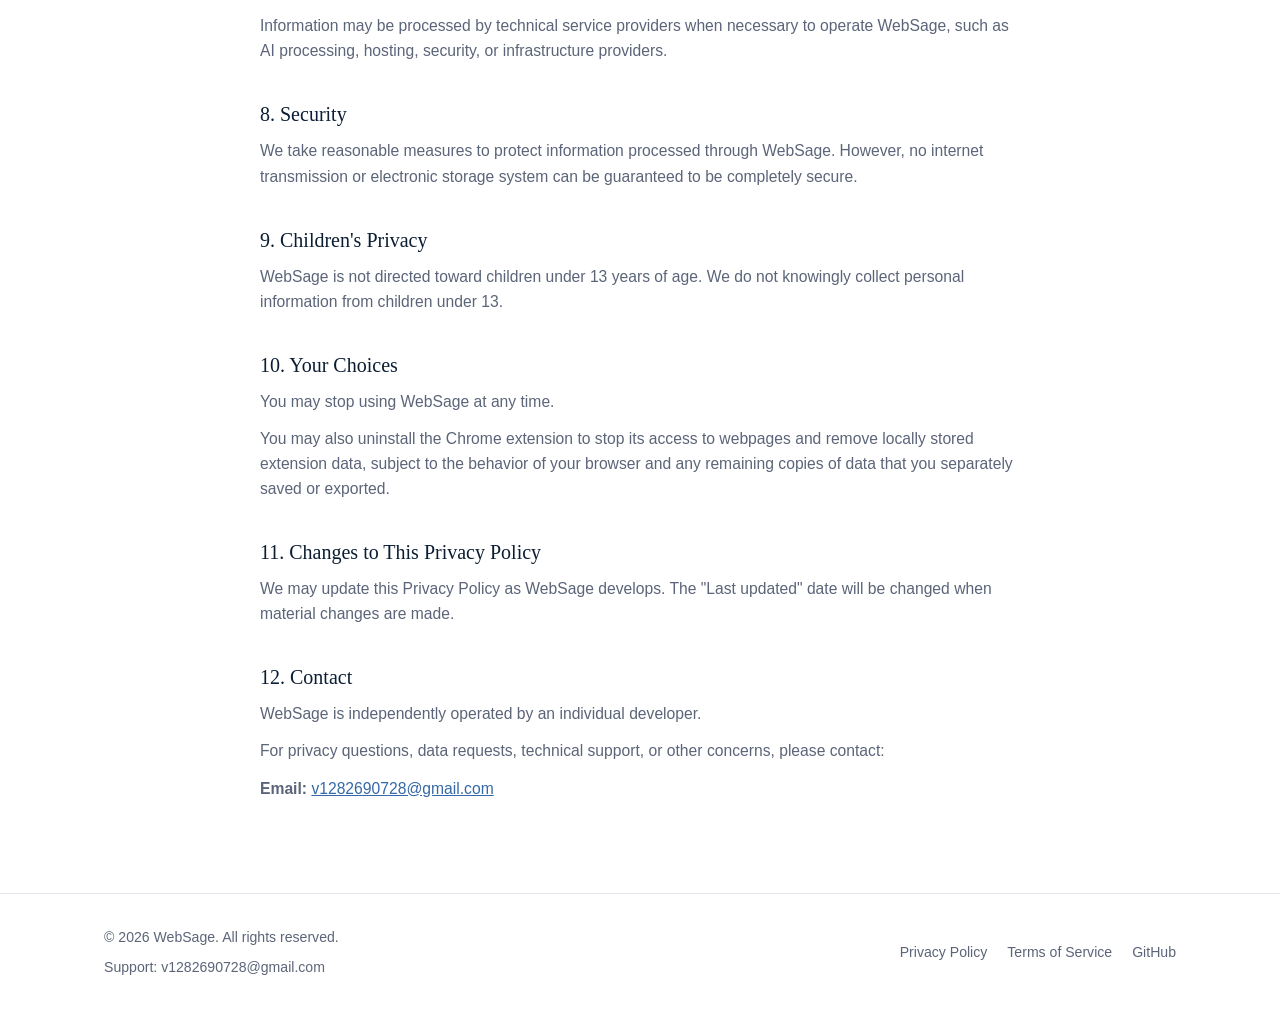
==== commit c8da21ec: "Update privacy.html" ====
--- a/privacy.html
+++ b/privacy.html
@@ -1,25 +1,51 @@
 <!doctype html>
 <html lang="en">
 <head>
-<meta charset="UTF-8" />
-<meta name="viewport" content="width=device-width, initial-scale=1.0" />
-<title>Privacy Policy — WebSage</title>
-<meta name="description" content="How WebSage's website and Chrome extension handle your data: what we collect, what we never collect, and how page content is processed." />
-<link rel="canonical" href="https://elandros1.github.io/websage/privacy.html" />
-<meta property="og:type" content="website" />
-<meta property="og:title" content="Privacy Policy — WebSage" />
-<meta property="og:description" content="How WebSage's website and Chrome extension handle your data." />
-<meta property="og:url" content="https://elandros1.github.io/websage/privacy.html" />
-<link rel="icon" href="data:image/svg+xml,%3Csvg xmlns='http://www.w3.org/2000/svg' viewBox='0 0 100 100'%3E%3Crect width='100' height='100' rx='20' fill='%230B1D33'/%3E%3Ctext x='50' y='68' font-size='52' font-family='Georgia,serif' fill='%23E8A93B' text-anchor='middle'%3EW%3C/text%3E%3C/svg%3E" />
-<link rel="stylesheet" href="style.css" />
+  <meta charset="UTF-8" />
+  <meta name="viewport" content="width=device-width, initial-scale=1.0" />
+
+  <title>Privacy Policy — WebSage</title>
+
+  <meta
+    name="description"
+    content="Privacy Policy for WebSage, an AI-powered research assistant for the web."
+  />
+
+  <link
+    rel="canonical"
+    href="https://elandros1.github.io/websage/privacy.html"
+  />
+
+  <meta property="og:type" content="website" />
+  <meta property="og:title" content="Privacy Policy — WebSage" />
+  <meta
+    property="og:description"
+    content="Privacy Policy for WebSage."
+  />
+  <meta
+    property="og:url"
+    content="https://elandros1.github.io/websage/privacy.html"
+  />
+
+  <link
+    rel="icon"
+    href="data:image/svg+xml,%3Csvg xmlns='http://www.w3.org/2000/svg' viewBox='0 0 100 100'%3E%3Crect width='100' height='100' rx='20' fill='%230B1D33'/%3E%3Ctext x='50' y='68' font-size='52' font-family='Georgia,serif' fill='%23E8A93B' text-anchor='middle'%3EW%3C/text%3E%3C/svg%3E"
+  />
+
+  <link rel="stylesheet" href="style.css" />
 </head>
+
 <body>
 
 <header class="site-header">
+
   <div class="container header-inner">
-    <a href="index.html" class="logo">Web<span>Sage</span></a>
-
-    <nav class="site-nav">
+
+    <a href="index.html" class="logo">
+      Web<span>Sage</span>
+    </a>
+
+    <nav class="site-nav" id="site-nav">
       <a href="index.html#features">Features</a>
       <a href="index.html#pricing">Pricing</a>
       <a href="privacy.html">Privacy</a>
@@ -27,8 +53,21 @@
     </nav>
 
     <div class="header-cta">
-      <a href="index.html#pricing" class="btn btn-ghost">View Pricing</a>
-      <a href="https://github.com/elandros1/websage" class="btn btn-primary">Get WebSage</a>
+
+      <a
+        href="index.html#pricing"
+        class="btn btn-ghost"
+      >
+        View Pricing
+      </a>
+
+      <a
+        href="https://github.com/elandros1/websage"
+        class="btn btn-primary"
+      >
+        Get WebSage
+      </a>
+
     </div>
 
     <button
@@ -38,127 +77,276 @@
       aria-expanded="false"
       aria-controls="site-nav"
     >
-      <span></span><span></span><span></span>
+      <span></span>
+      <span></span>
+      <span></span>
     </button>
+
   </div>
+
 </header>
 
+
 <main>
+
   <div class="container legal-header">
-    <a href="index.html" class="back-link">← Back to WebSage</a>
+
+    <a href="index.html" class="back-link">
+      ← Back to WebSage
+    </a>
+
     <p class="eyebrow">Legal</p>
+
     <h1>Privacy Policy</h1>
-    <p class="legal-updated">Last updated: August 14, 2026</p>
+
+    <p class="legal-updated">
+      Last updated: August 14, 2026
+    </p>
+
   </div>
 
+
   <div class="container legal-body">
 
-    <h2>Overview</h2>
-    <p>
-      This Privacy Policy explains how WebSage ("WebSage", "we", "us") handles information
-      through this website (https://elandros1.github.io/websage/) and the WebSage Chrome
-      extension. Our approach is simple: we collect as little as possible, and we only
-      process webpage content when you actively ask the extension to do something with it.
-    </p>
-
-    <h2>Information We Collect</h2>
+    <h2>1. Overview</h2>
+
+    <p>
+      This Privacy Policy explains how WebSage handles information
+      through the WebSage website and Chrome extension.
+    </p>
+
+    <p>
+      WebSage is designed to collect and process only information
+      necessary to provide its features.
+    </p>
+
+
+    <h2>2. Information We Process</h2>
+
     <ul>
-      <li><strong>Page content you choose to process.</strong> When you use a WebSage feature — summarize, extract, compare, or generate a report — the content of the specific page(s) you select is processed in order to produce that result.</li>
-      <li><strong>Your saved research projects.</strong> If you save a research project, the pages, summaries, and notes you've chosen to keep are stored so you can return to them later.</li>
-      <li><strong>Contact information you provide.</strong> If you email us or otherwise contact us, we keep the information you send in order to respond.</li>
+
+      <li>
+        <strong>Webpage content you choose to process.</strong>
+        When you actively request a summary, extraction, comparison,
+        or research report, the relevant webpage content may be
+        processed to provide that feature.
+      </li>
+
+      <li>
+        <strong>Research information.</strong>
+        Information associated with research projects may be stored
+        when you choose to save it.
+      </li>
+
+      <li>
+        <strong>Contact information.</strong>
+        If you contact us by email, we receive the information that
+        you voluntarily provide in your message.
+      </li>
+
     </ul>
 
-    <h2>Information We Do Not Collect</h2>
+
+    <h2>3. Information We Do Not Intentionally Collect</h2>
+
     <ul>
-      <li>We do not collect or track your general browsing history.</li>
-      <li>We do not read, scan, or process pages you have not actively asked WebSage to work with.</li>
-      <li>We do not collect unnecessary personal information such as your name, contacts, or location.</li>
-      <li>We do not use your data for advertising, and we do not sell personal data to third parties.</li>
+
+      <li>
+        We do not intentionally collect your general browsing history.
+      </li>
+
+      <li>
+        We do not intentionally process webpages that you have not
+        actively asked WebSage to process.
+      </li>
+
+      <li>
+        We do not intentionally collect your contacts or unrelated
+        personal information.
+      </li>
+
+      <li>
+        We do not sell personal information to third parties.
+      </li>
+
+      <li>
+        We do not use webpage content for advertising purposes.
+      </li>
+
     </ul>
 
-    <h2>How We Use Page Content</h2>
-    <p>
-      Page content is processed only to generate the output you asked for — a summary, an
-      extracted fact, a comparison, or a report. Content is used for the purpose of that
-      request and is not repurposed for advertising or unrelated profiling.
-    </p>
-
-    <p>
-      Generating a result may involve sending the relevant page content to a third-party AI
-      processing service solely to produce that output. We choose providers that do not use
-      submitted content to train their own models, and we will name our processing provider(s)
-      here once finalized.
-    </p>
-
-    <h2>Chrome Extension Permissions</h2>
-    <p>
-      WebSage requests only the browser permissions it needs to function — for example,
-      access to the currently active tab when you invoke a feature, and local storage to
-      save your research projects on your device. WebSage does not request permission to
-      read every page you visit in the background.
-    </p>
-
-    <h2>Data Storage &amp; Retention</h2>
-    <p>
-      Saved research projects are stored locally in your browser via the Chrome extension
-      storage APIs. Where processing requires sending content to a server to generate a
-      result, that content is used only to produce the response and is not retained longer
-      than necessary to do so.
-    </p>
-
-    <h2>No Sale of Data</h2>
-    <p>
-      We do not sell, rent, or trade your personal information or page content to third
-      parties, under any circumstances.
-    </p>
-
-    <h2>Children's Privacy</h2>
-    <p>
-      WebSage is not directed at children under 13, and we do not knowingly collect
-      information from them.
-    </p>
-
-    <h2>Your Choices</h2>
-    <p>
-      You can delete saved research projects at any time from within the extension.
-      Uninstalling the WebSage extension removes its locally stored data from your browser.
-    </p>
-
-    <h2>Changes to This Policy</h2>
-    <p>
-      We may update this Privacy Policy as WebSage evolves. Material changes will be reflected
-      by updating the "Last updated" date above.
-    </p>
-
-    <h2>Contact</h2>
-    <p>
-      Questions about this policy can be sent to
-      <a href="mailto:support@elandros1.github.io">support@elandros1.github.io</a>.
+
+    <h2>4. How Webpage Content Is Used</h2>
+
+    <p>
+      Webpage content is processed to provide the WebSage feature
+      that you requested, such as summarization, information extraction,
+      comparison, or report generation.
+    </p>
+
+    <p>
+      Depending on the implementation of a particular feature,
+      webpage content may be transmitted to a third-party AI processing
+      provider for the purpose of generating the requested result.
+    </p>
+
+    <p>
+      We will update this policy if the data processing practices or
+      service providers materially change.
+    </p>
+
+
+    <h2>5. Chrome Extension Permissions</h2>
+
+    <p>
+      WebSage is designed to request only the permissions reasonably
+      necessary for its features.
+    </p>
+
+    <p>
+      The extension may access the active webpage when you explicitly
+      invoke a WebSage feature that requires webpage content.
+    </p>
+
+    <p>
+      WebSage is not designed to continuously monitor your browsing
+      activity in the background.
+    </p>
+
+
+    <h2>6. Data Storage and Retention</h2>
+
+    <p>
+      Certain research information may be stored locally in your
+      browser using browser storage mechanisms.
+    </p>
+
+    <p>
+      Information transmitted to a processing service may be retained
+      only as necessary to provide the requested functionality,
+      subject to the policies and technical practices of the relevant
+      service provider.
+    </p>
+
+
+    <h2>7. Data Sharing</h2>
+
+    <p>
+      We do not sell, rent, or trade personal information.
+    </p>
+
+    <p>
+      Information may be processed by technical service providers
+      when necessary to operate WebSage, such as AI processing,
+      hosting, security, or infrastructure providers.
+    </p>
+
+
+    <h2>8. Security</h2>
+
+    <p>
+      We take reasonable measures to protect information processed
+      through WebSage. However, no internet transmission or electronic
+      storage system can be guaranteed to be completely secure.
+    </p>
+
+
+    <h2>9. Children's Privacy</h2>
+
+    <p>
+      WebSage is not directed toward children under 13 years of age.
+      We do not knowingly collect personal information from children
+      under 13.
+    </p>
+
+
+    <h2>10. Your Choices</h2>
+
+    <p>
+      You may stop using WebSage at any time.
+    </p>
+
+    <p>
+      You may also uninstall the Chrome extension to stop its access
+      to webpages and remove locally stored extension data, subject
+      to the behavior of your browser and any remaining copies of data
+      that you separately saved or exported.
+    </p>
+
+
+    <h2>11. Changes to This Privacy Policy</h2>
+
+    <p>
+      We may update this Privacy Policy as WebSage develops.
+      The "Last updated" date will be changed when material changes
+      are made.
+    </p>
+
+
+    <h2>12. Contact</h2>
+
+    <p>
+      WebSage is independently operated by an individual developer.
+    </p>
+
+    <p>
+      For privacy questions, data requests, technical support,
+      or other concerns, please contact:
+    </p>
+
+    <p>
+      <strong>Email:</strong>
+      <a href="mailto:v1282690728@gmail.com">
+        v1282690728@gmail.com
+      </a>
     </p>
 
   </div>
+
 </main>
 
+
 <footer class="site-footer">
+
   <div class="container footer-inner">
 
     <div>
-      © <span id="year">2026</span> WebSage. All rights reserved.
-      <span>
+
+      <div>
+        © <span id="year">2026</span> WebSage. All rights reserved.
+      </div>
+
+      <div style="margin-top: 8px;">
         Support:
-        <a href="mailto:support@elandros1.github.io">support@elandros1.github.io</a>
-      </span>
+        <a href="mailto:v1282690728@gmail.com">
+          v1282690728@gmail.com
+        </a>
+      </div>
+
     </div>
 
     <nav class="footer-links">
-      <a href="privacy.html">Privacy Policy</a>
-      <a href="terms.html">Terms of Service</a>
-      <a href="https://github.com/elandros1/websage">GitHub</a>
+
+      <a href="privacy.html">
+        Privacy Policy
+      </a>
+
+      <a href="terms.html">
+        Terms of Service
+      </a>
+
+      <a href="https://github.com/elandros1/websage">
+        GitHub
+      </a>
+
     </nav>
 
   </div>
+
 </footer>
 
+
 <script src="script.js"></script>
+
 </body>
 </html>
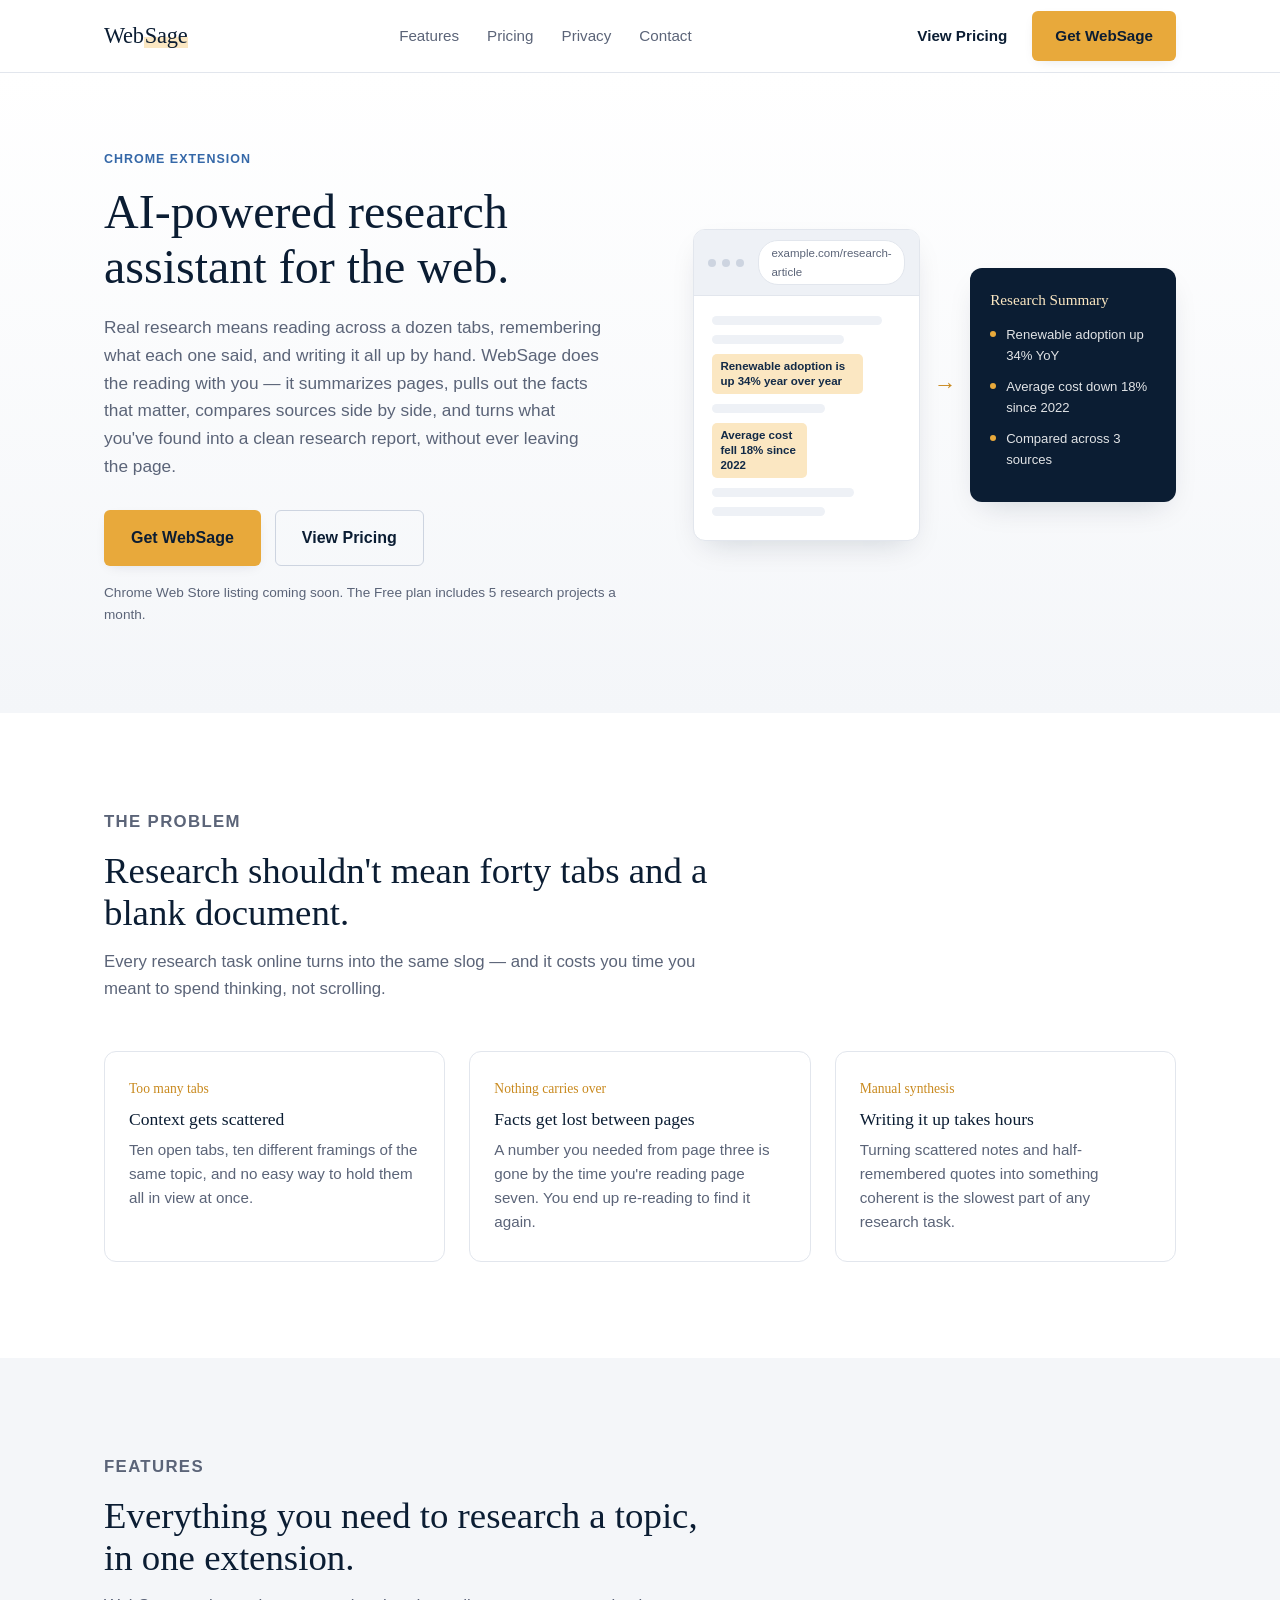
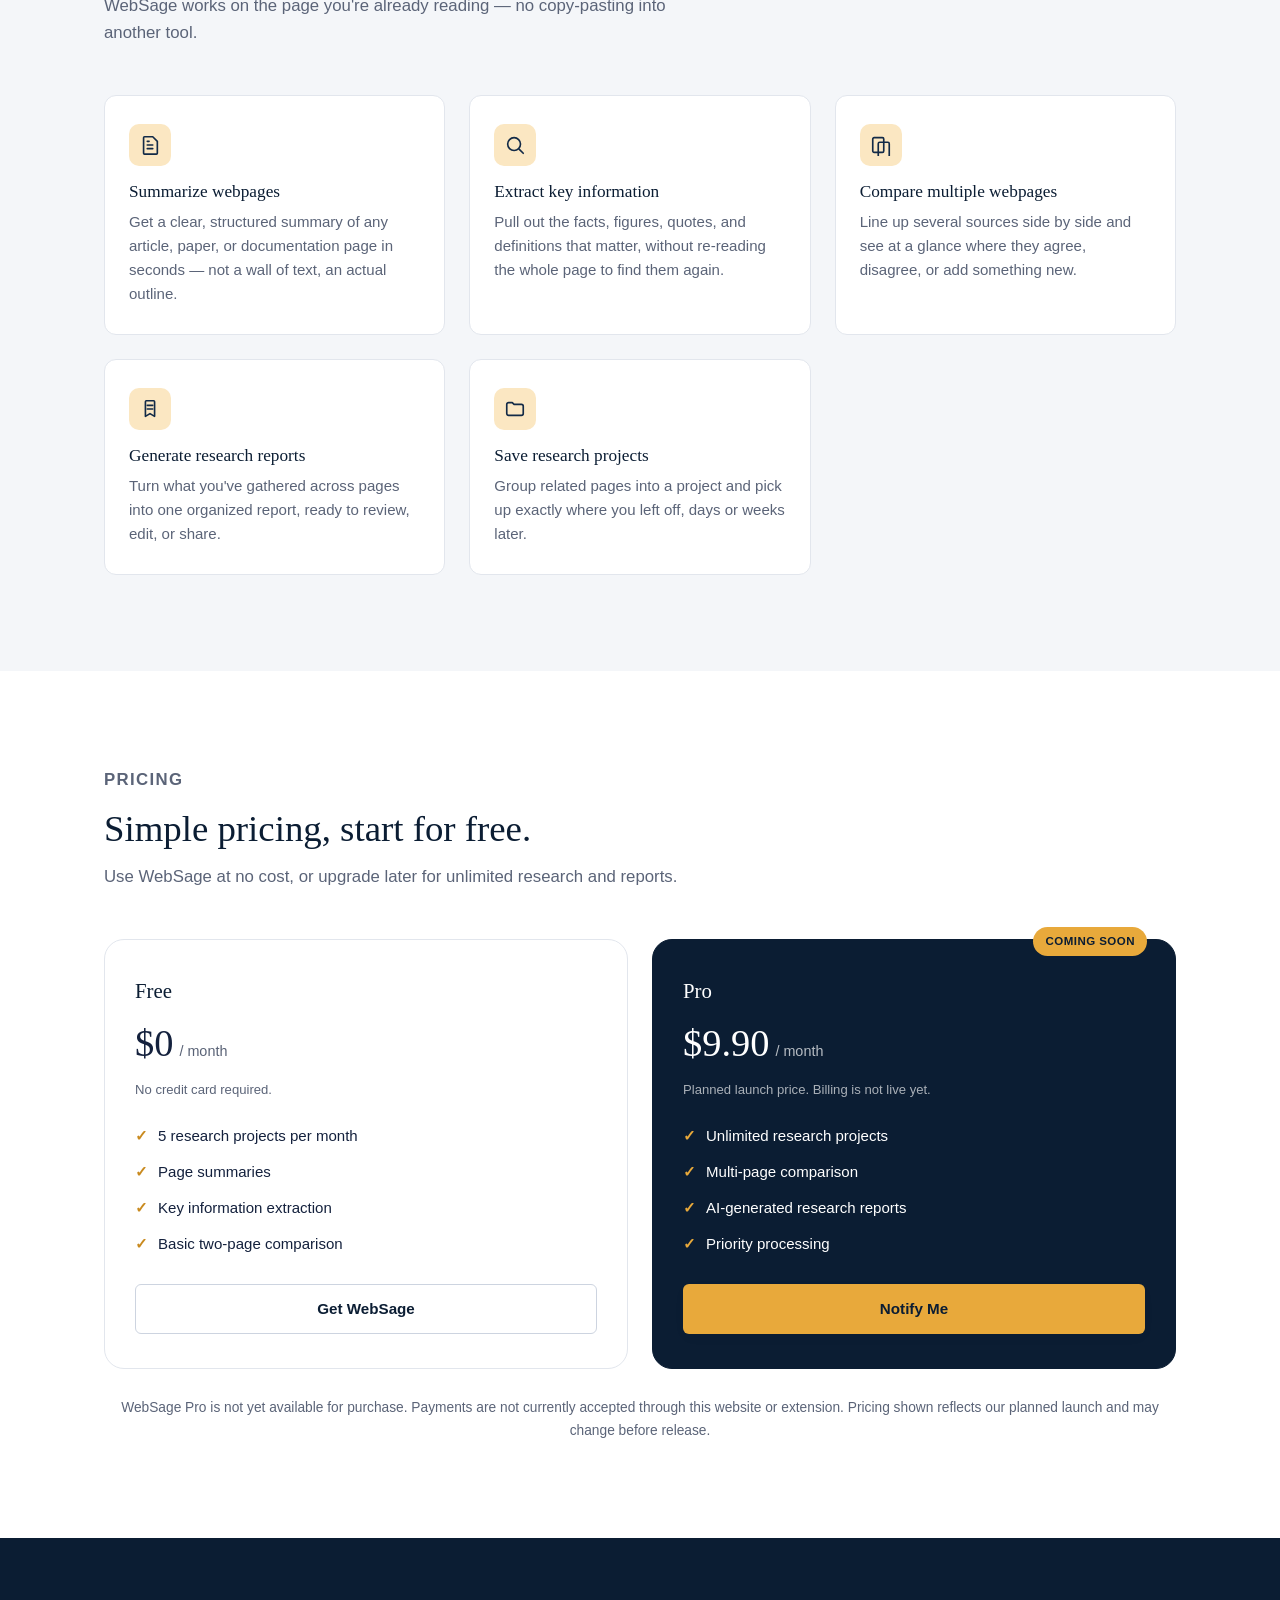
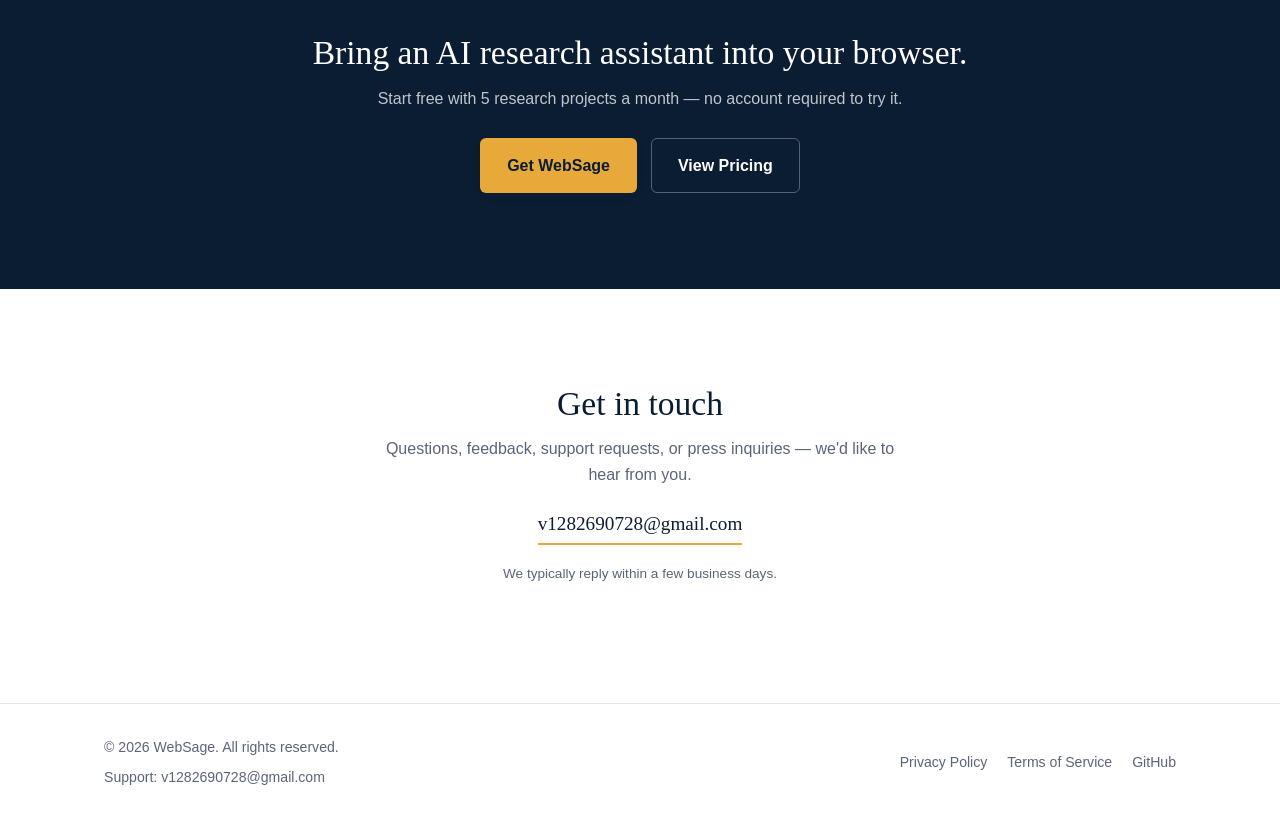
==== commit e293c6d8: "Update privacy.html" ====
--- a/privacy.html
+++ b/privacy.html
@@ -4,29 +4,46 @@
   <meta charset="UTF-8" />
   <meta name="viewport" content="width=device-width, initial-scale=1.0" />
 
-  <title>Privacy Policy — WebSage</title>
+  <title>WebSage — AI-powered research assistant for the web</title>
 
   <meta
     name="description"
-    content="Privacy Policy for WebSage, an AI-powered research assistant for the web."
+    content="WebSage is an AI-powered Chrome extension that summarizes webpages, extracts key information, compares multiple sources, and turns your browsing into research reports."
   />
 
   <link
     rel="canonical"
-    href="https://elandros1.github.io/websage/privacy.html"
+    href="https://elandros1.github.io/websage/"
   />
 
+  <!-- Open Graph -->
   <meta property="og:type" content="website" />
-  <meta property="og:title" content="Privacy Policy — WebSage" />
+  <meta
+    property="og:title"
+    content="WebSage — AI-powered research assistant for the web"
+  />
   <meta
     property="og:description"
-    content="Privacy Policy for WebSage."
+    content="Summarize, extract, compare, and turn webpages into research reports — right in your browser."
   />
   <meta
     property="og:url"
-    content="https://elandros1.github.io/websage/privacy.html"
+    content="https://elandros1.github.io/websage/"
   />
-
+  <meta property="og:site_name" content="WebSage" />
+
+  <!-- Twitter -->
+  <meta name="twitter:card" content="summary" />
+  <meta
+    name="twitter:title"
+    content="WebSage — AI-powered research assistant for the web"
+  />
+  <meta
+    name="twitter:description"
+    content="Summarize, extract, compare, and turn webpages into research reports — right in your browser."
+  />
+
+  <!-- Favicon -->
   <link
     rel="icon"
     href="data:image/svg+xml,%3Csvg xmlns='http://www.w3.org/2000/svg' viewBox='0 0 100 100'%3E%3Crect width='100' height='100' rx='20' fill='%230B1D33'/%3E%3Ctext x='50' y='68' font-size='52' font-family='Georgia,serif' fill='%23E8A93B' text-anchor='middle'%3EW%3C/text%3E%3C/svg%3E"
@@ -37,27 +54,23 @@
 
 <body>
 
-<header class="site-header">
+<header class="site-header" id="site-header">
 
   <div class="container header-inner">
 
-    <a href="index.html" class="logo">
+    <a href="#home" class="logo">
       Web<span>Sage</span>
     </a>
 
     <nav class="site-nav" id="site-nav">
-      <a href="index.html#features">Features</a>
-      <a href="index.html#pricing">Pricing</a>
+      <a href="#features">Features</a>
+      <a href="#pricing">Pricing</a>
       <a href="privacy.html">Privacy</a>
-      <a href="index.html#contact">Contact</a>
+      <a href="#contact">Contact</a>
     </nav>
 
     <div class="header-cta">
-
-      <a
-        href="index.html#pricing"
-        class="btn btn-ghost"
-      >
+      <a href="#pricing" class="btn btn-ghost">
         View Pricing
       </a>
 
@@ -67,7 +80,6 @@
       >
         Get WebSage
       </a>
-
     </div>
 
     <button
@@ -89,223 +101,693 @@
 
 <main>
 
-  <div class="container legal-header">
-
-    <a href="index.html" class="back-link">
-      ← Back to WebSage
-    </a>
-
-    <p class="eyebrow">Legal</p>
-
-    <h1>Privacy Policy</h1>
-
-    <p class="legal-updated">
-      Last updated: August 14, 2026
-    </p>
-
-  </div>
-
-
-  <div class="container legal-body">
-
-    <h2>1. Overview</h2>
-
-    <p>
-      This Privacy Policy explains how WebSage handles information
-      through the WebSage website and Chrome extension.
-    </p>
-
-    <p>
-      WebSage is designed to collect and process only information
-      necessary to provide its features.
-    </p>
-
-
-    <h2>2. Information We Process</h2>
-
-    <ul>
-
-      <li>
-        <strong>Webpage content you choose to process.</strong>
-        When you actively request a summary, extraction, comparison,
-        or research report, the relevant webpage content may be
-        processed to provide that feature.
-      </li>
-
-      <li>
-        <strong>Research information.</strong>
-        Information associated with research projects may be stored
-        when you choose to save it.
-      </li>
-
-      <li>
-        <strong>Contact information.</strong>
-        If you contact us by email, we receive the information that
-        you voluntarily provide in your message.
-      </li>
-
-    </ul>
-
-
-    <h2>3. Information We Do Not Intentionally Collect</h2>
-
-    <ul>
-
-      <li>
-        We do not intentionally collect your general browsing history.
-      </li>
-
-      <li>
-        We do not intentionally process webpages that you have not
-        actively asked WebSage to process.
-      </li>
-
-      <li>
-        We do not intentionally collect your contacts or unrelated
-        personal information.
-      </li>
-
-      <li>
-        We do not sell personal information to third parties.
-      </li>
-
-      <li>
-        We do not use webpage content for advertising purposes.
-      </li>
-
-    </ul>
-
-
-    <h2>4. How Webpage Content Is Used</h2>
-
-    <p>
-      Webpage content is processed to provide the WebSage feature
-      that you requested, such as summarization, information extraction,
-      comparison, or report generation.
-    </p>
-
-    <p>
-      Depending on the implementation of a particular feature,
-      webpage content may be transmitted to a third-party AI processing
-      provider for the purpose of generating the requested result.
-    </p>
-
-    <p>
-      We will update this policy if the data processing practices or
-      service providers materially change.
-    </p>
-
-
-    <h2>5. Chrome Extension Permissions</h2>
-
-    <p>
-      WebSage is designed to request only the permissions reasonably
-      necessary for its features.
-    </p>
-
-    <p>
-      The extension may access the active webpage when you explicitly
-      invoke a WebSage feature that requires webpage content.
-    </p>
-
-    <p>
-      WebSage is not designed to continuously monitor your browsing
-      activity in the background.
-    </p>
-
-
-    <h2>6. Data Storage and Retention</h2>
-
-    <p>
-      Certain research information may be stored locally in your
-      browser using browser storage mechanisms.
-    </p>
-
-    <p>
-      Information transmitted to a processing service may be retained
-      only as necessary to provide the requested functionality,
-      subject to the policies and technical practices of the relevant
-      service provider.
-    </p>
-
-
-    <h2>7. Data Sharing</h2>
-
-    <p>
-      We do not sell, rent, or trade personal information.
-    </p>
-
-    <p>
-      Information may be processed by technical service providers
-      when necessary to operate WebSage, such as AI processing,
-      hosting, security, or infrastructure providers.
-    </p>
-
-
-    <h2>8. Security</h2>
-
-    <p>
-      We take reasonable measures to protect information processed
-      through WebSage. However, no internet transmission or electronic
-      storage system can be guaranteed to be completely secure.
-    </p>
-
-
-    <h2>9. Children's Privacy</h2>
-
-    <p>
-      WebSage is not directed toward children under 13 years of age.
-      We do not knowingly collect personal information from children
-      under 13.
-    </p>
-
-
-    <h2>10. Your Choices</h2>
-
-    <p>
-      You may stop using WebSage at any time.
-    </p>
-
-    <p>
-      You may also uninstall the Chrome extension to stop its access
-      to webpages and remove locally stored extension data, subject
-      to the behavior of your browser and any remaining copies of data
-      that you separately saved or exported.
-    </p>
-
-
-    <h2>11. Changes to This Privacy Policy</h2>
-
-    <p>
-      We may update this Privacy Policy as WebSage develops.
-      The "Last updated" date will be changed when material changes
-      are made.
-    </p>
-
-
-    <h2>12. Contact</h2>
-
-    <p>
-      WebSage is independently operated by an individual developer.
-    </p>
-
-    <p>
-      For privacy questions, data requests, technical support,
-      or other concerns, please contact:
-    </p>
-
-    <p>
-      <strong>Email:</strong>
-      <a href="mailto:v1282690728@gmail.com">
+  <!-- =========================
+       HERO
+  ========================== -->
+
+  <section class="hero" id="home">
+
+    <div class="container hero-grid">
+
+      <div class="hero-copy">
+
+        <p class="eyebrow">
+          Chrome Extension
+        </p>
+
+        <h1>
+          AI-powered research assistant for the web.
+        </h1>
+
+        <p class="hero-sub">
+          Real research means reading across a dozen tabs,
+          remembering what each one said, and writing it all up
+          by hand. WebSage does the reading with you — it
+          summarizes pages, pulls out the facts that matter,
+          compares sources side by side, and turns what you've
+          found into a clean research report, without ever
+          leaving the page.
+        </p>
+
+        <div class="hero-actions">
+
+          <a
+            href="https://github.com/elandros1/websage"
+            class="btn btn-primary btn-lg"
+            id="get-websage"
+          >
+            Get WebSage
+          </a>
+
+          <a
+            href="#pricing"
+            class="btn btn-outline btn-lg"
+          >
+            View Pricing
+          </a>
+
+        </div>
+
+        <p class="hero-note">
+          Chrome Web Store listing coming soon.
+          The Free plan includes 5 research projects a month.
+        </p>
+
+      </div>
+
+
+      <div
+        class="hero-visual reveal"
+        aria-hidden="true"
+      >
+
+        <div class="browser-card">
+
+          <div class="browser-bar">
+
+            <span class="dot"></span>
+            <span class="dot"></span>
+            <span class="dot"></span>
+
+            <div class="browser-url">
+              example.com/research-article
+            </div>
+
+          </div>
+
+          <div class="browser-body">
+
+            <div class="line w-90"></div>
+
+            <div class="line w-70"></div>
+
+            <div class="line highlight w-80">
+              Renewable adoption is up 34% year over year
+            </div>
+
+            <div class="line w-60"></div>
+
+            <div class="line highlight w-50">
+              Average cost fell 18% since 2022
+            </div>
+
+            <div class="line w-75"></div>
+
+            <div class="line w-60"></div>
+
+          </div>
+
+        </div>
+
+
+        <div class="flow-arrow">
+          →
+        </div>
+
+
+        <div class="summary-card">
+
+          <div class="summary-title">
+            Research Summary
+          </div>
+
+          <ul class="summary-list">
+
+            <li>
+              Renewable adoption up 34% YoY
+            </li>
+
+            <li>
+              Average cost down 18% since 2022
+            </li>
+
+            <li>
+              Compared across 3 sources
+            </li>
+
+          </ul>
+
+        </div>
+
+      </div>
+
+    </div>
+
+  </section>
+
+
+  <!-- =========================
+       PROBLEM
+  ========================== -->
+
+  <section
+    class="section problem"
+    id="problem"
+  >
+
+    <div class="container">
+
+      <div class="section-head reveal">
+
+        <p class="eyebrow">
+          The problem
+        </p>
+
+        <h2>
+          Research shouldn't mean forty tabs and a blank document.
+        </h2>
+
+        <p>
+          Every research task online turns into the same slog —
+          and it costs you time you meant to spend thinking,
+          not scrolling.
+        </p>
+
+      </div>
+
+
+      <div class="problem-grid">
+
+        <div class="problem-card reveal">
+
+          <span class="num">
+            Too many tabs
+          </span>
+
+          <h3>
+            Context gets scattered
+          </h3>
+
+          <p>
+            Ten open tabs, ten different framings of the same
+            topic, and no easy way to hold them all in view
+            at once.
+          </p>
+
+        </div>
+
+
+        <div class="problem-card reveal">
+
+          <span class="num">
+            Nothing carries over
+          </span>
+
+          <h3>
+            Facts get lost between pages
+          </h3>
+
+          <p>
+            A number you needed from page three is gone by the
+            time you're reading page seven. You end up re-reading
+            to find it again.
+          </p>
+
+        </div>
+
+
+        <div class="problem-card reveal">
+
+          <span class="num">
+            Manual synthesis
+          </span>
+
+          <h3>
+            Writing it up takes hours
+          </h3>
+
+          <p>
+            Turning scattered notes and half-remembered quotes
+            into something coherent is the slowest part of any
+            research task.
+          </p>
+
+        </div>
+
+      </div>
+
+    </div>
+
+  </section>
+
+
+  <!-- =========================
+       FEATURES
+  ========================== -->
+
+  <section
+    class="section section-soft"
+    id="features"
+  >
+
+    <div class="container">
+
+      <div class="section-head reveal">
+
+        <p class="eyebrow">
+          Features
+        </p>
+
+        <h2>
+          Everything you need to research a topic,
+          in one extension.
+        </h2>
+
+        <p>
+          WebSage works on the page you're already reading —
+          no copy-pasting into another tool.
+        </p>
+
+      </div>
+
+
+      <div class="features-grid">
+
+
+        <!-- Feature 1 -->
+
+        <div class="feature-card reveal">
+
+          <div class="feature-icon">
+
+            <svg
+              viewBox="0 0 24 24"
+              fill="none"
+              stroke="currentColor"
+              stroke-width="1.8"
+              stroke-linecap="round"
+              stroke-linejoin="round"
+            >
+              <path d="M6 3h9l5 5v13a1 1 0 0 1-1 1H6a1 1 0 0 1-1-1V4a1 1 0 0 1 1-1z"/>
+              <path d="M9 12h6M9 16h6M9 8h2"/>
+            </svg>
+
+          </div>
+
+          <h3>
+            Summarize webpages
+          </h3>
+
+          <p>
+            Get a clear, structured summary of any article,
+            paper, or documentation page in seconds —
+            not a wall of text, an actual outline.
+          </p>
+
+        </div>
+
+
+        <!-- Feature 2 -->
+
+        <div class="feature-card reveal">
+
+          <div class="feature-icon">
+
+            <svg
+              viewBox="0 0 24 24"
+              fill="none"
+              stroke="currentColor"
+              stroke-width="1.8"
+              stroke-linecap="round"
+              stroke-linejoin="round"
+            >
+              <circle cx="11" cy="11" r="7"/>
+              <path d="M21 21l-4.3-4.3"/>
+            </svg>
+
+          </div>
+
+          <h3>
+            Extract key information
+          </h3>
+
+          <p>
+            Pull out the facts, figures, quotes, and definitions
+            that matter, without re-reading the whole page
+            to find them again.
+          </p>
+
+        </div>
+
+
+        <!-- Feature 3 -->
+
+        <div class="feature-card reveal">
+
+          <div class="feature-icon">
+
+            <svg
+              viewBox="0 0 24 24"
+              fill="none"
+              stroke="currentColor"
+              stroke-width="1.8"
+              stroke-linecap="round"
+              stroke-linejoin="round"
+            >
+              <rect
+                x="3"
+                y="4"
+                width="12"
+                height="16"
+                rx="1.5"
+              />
+
+              <rect
+                x="9"
+                y="9"
+                width="12"
+                height="16"
+                rx="1.5"
+              />
+
+            </svg>
+
+          </div>
+
+          <h3>
+            Compare multiple webpages
+          </h3>
+
+          <p>
+            Line up several sources side by side and see at
+            a glance where they agree, disagree, or add
+            something new.
+          </p>
+
+        </div>
+
+
+        <!-- Feature 4 -->
+
+        <div class="feature-card reveal">
+
+          <div class="feature-icon">
+
+            <svg
+              viewBox="0 0 24 24"
+              fill="none"
+              stroke="currentColor"
+              stroke-width="1.8"
+              stroke-linecap="round"
+              stroke-linejoin="round"
+            >
+              <path d="M8 3h8a1 1 0 0 1 1 1v16l-5-3-5 3V4a1 1 0 0 1 1-1z"/>
+              <path d="M9 8h6M9 12h6"/>
+            </svg>
+
+          </div>
+
+          <h3>
+            Generate research reports
+          </h3>
+
+          <p>
+            Turn what you've gathered across pages into one
+            organized report, ready to review, edit, or share.
+          </p>
+
+        </div>
+
+
+        <!-- Feature 5 -->
+
+        <div class="feature-card reveal">
+
+          <div class="feature-icon">
+
+            <svg
+              viewBox="0 0 24 24"
+              fill="none"
+              stroke="currentColor"
+              stroke-width="1.8"
+              stroke-linecap="round"
+              stroke-linejoin="round"
+            >
+              <path d="M3 7a2 2 0 0 1 2-2h4l2 2h8a2 2 0 0 1 2 2v8a2 2 0 0 1-2 2H5a2 2 0 0 1-2-2V7z"/>
+            </svg>
+
+          </div>
+
+          <h3>
+            Save research projects
+          </h3>
+
+          <p>
+            Group related pages into a project and pick up
+            exactly where you left off, days or weeks later.
+          </p>
+
+        </div>
+
+
+      </div>
+
+    </div>
+
+  </section>
+
+
+  <!-- =========================
+       PRICING
+  ========================== -->
+
+  <section
+    class="section pricing"
+    id="pricing"
+  >
+
+    <div class="container">
+
+      <div class="section-head reveal">
+
+        <p class="eyebrow">
+          Pricing
+        </p>
+
+        <h2>
+          Simple pricing, start for free.
+        </h2>
+
+        <p>
+          Use WebSage at no cost, or upgrade later for
+          unlimited research and reports.
+        </p>
+
+      </div>
+
+
+      <div class="pricing-grid">
+
+
+        <!-- Free -->
+
+        <div class="price-card reveal">
+
+          <p class="price-plan">
+            Free
+          </p>
+
+          <div class="price-amount">
+
+            <span class="amount">
+              $0
+            </span>
+
+            <span class="period">
+              / month
+            </span>
+
+          </div>
+
+          <p class="price-note">
+            No credit card required.
+          </p>
+
+          <ul class="price-list">
+
+            <li>
+              5 research projects per month
+            </li>
+
+            <li>
+              Page summaries
+            </li>
+
+            <li>
+              Key information extraction
+            </li>
+
+            <li>
+              Basic two-page comparison
+            </li>
+
+          </ul>
+
+          <a
+            href="https://github.com/elandros1/websage"
+            class="btn btn-outline btn-block"
+          >
+            Get WebSage
+          </a>
+
+        </div>
+
+
+        <!-- Pro -->
+
+        <div class="price-card featured reveal">
+
+          <span class="price-badge">
+            Coming soon
+          </span>
+
+          <p class="price-plan">
+            Pro
+          </p>
+
+          <div class="price-amount">
+
+            <span class="amount">
+              $9.90
+            </span>
+
+            <span class="period">
+              / month
+            </span>
+
+          </div>
+
+          <p class="price-note">
+            Planned launch price. Billing is not live yet.
+          </p>
+
+          <ul class="price-list">
+
+            <li>
+              Unlimited research projects
+            </li>
+
+            <li>
+              Multi-page comparison
+            </li>
+
+            <li>
+              AI-generated research reports
+            </li>
+
+            <li>
+              Priority processing
+            </li>
+
+          </ul>
+
+          <a
+            href="#contact"
+            class="btn btn-primary btn-block"
+          >
+            Notify Me
+          </a>
+
+        </div>
+
+      </div>
+
+
+      <p class="pricing-disclaimer">
+        WebSage Pro is not yet available for purchase.
+        Payments are not currently accepted through this
+        website or extension. Pricing shown reflects our
+        planned launch and may change before release.
+      </p>
+
+    </div>
+
+  </section>
+
+
+  <!-- =========================
+       CTA
+  ========================== -->
+
+  <section class="section cta-band">
+
+    <div class="container">
+
+      <h2 class="reveal">
+        Bring an AI research assistant into your browser.
+      </h2>
+
+      <p class="reveal">
+        Start free with 5 research projects a month —
+        no account required to try it.
+      </p>
+
+      <div class="cta-actions reveal">
+
+        <a
+          href="https://github.com/elandros1/websage"
+          class="btn btn-primary btn-lg"
+        >
+          Get WebSage
+        </a>
+
+        <a
+          href="#pricing"
+          class="btn btn-outline btn-lg"
+          style="border-color: rgba(255,255,255,0.3); color:#fff;"
+        >
+          View Pricing
+        </a>
+
+      </div>
+
+    </div>
+
+  </section>
+
+
+  <!-- =========================
+       CONTACT
+  ========================== -->
+
+  <section
+    class="section contact"
+    id="contact"
+  >
+
+    <div class="container contact-inner reveal">
+
+      <h2>
+        Get in touch
+      </h2>
+
+      <p>
+        Questions, feedback, support requests,
+        or press inquiries — we'd like to hear from you.
+      </p>
+
+      <a
+        class="contact-email"
+        href="mailto:v1282690728@gmail.com"
+      >
         v1282690728@gmail.com
       </a>
-    </p>
-
-  </div>
+
+      <p class="contact-note">
+        We typically reply within a few business days.
+      </p>
+
+    </div>
+
+  </section>
 
 </main>
 
 
+<!-- =========================
+     FOOTER
+========================== -->
+
 <footer class="site-footer">
 
   <div class="container footer-inner">
@@ -313,17 +795,24 @@
     <div>
 
       <div>
-        © <span id="year">2026</span> WebSage. All rights reserved.
+        © <span id="year">2026</span>
+        WebSage. All rights reserved.
       </div>
 
       <div style="margin-top: 8px;">
+
         Support:
-        <a href="mailto:v1282690728@gmail.com">
+
+        <a
+          href="mailto:v1282690728@gmail.com"
+        >
           v1282690728@gmail.com
         </a>
+
       </div>
 
     </div>
+
 
     <nav class="footer-links">
 
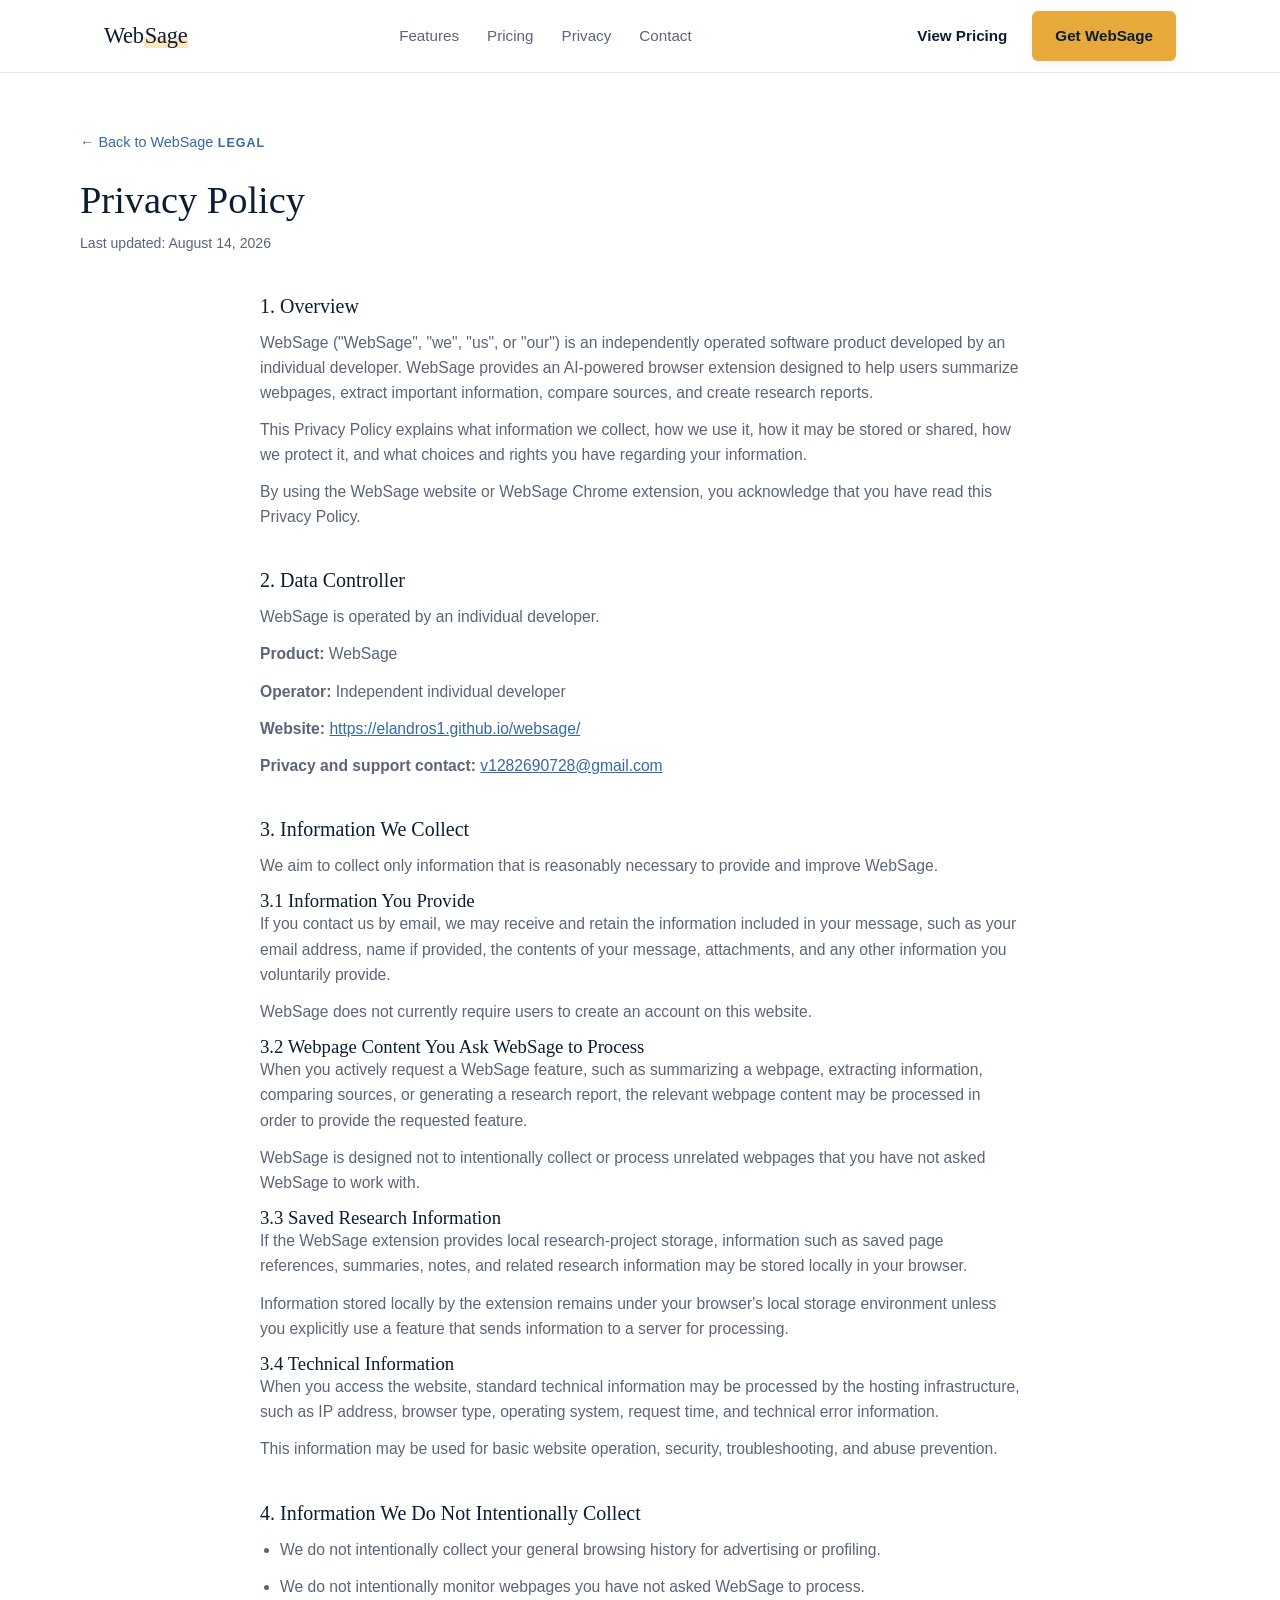
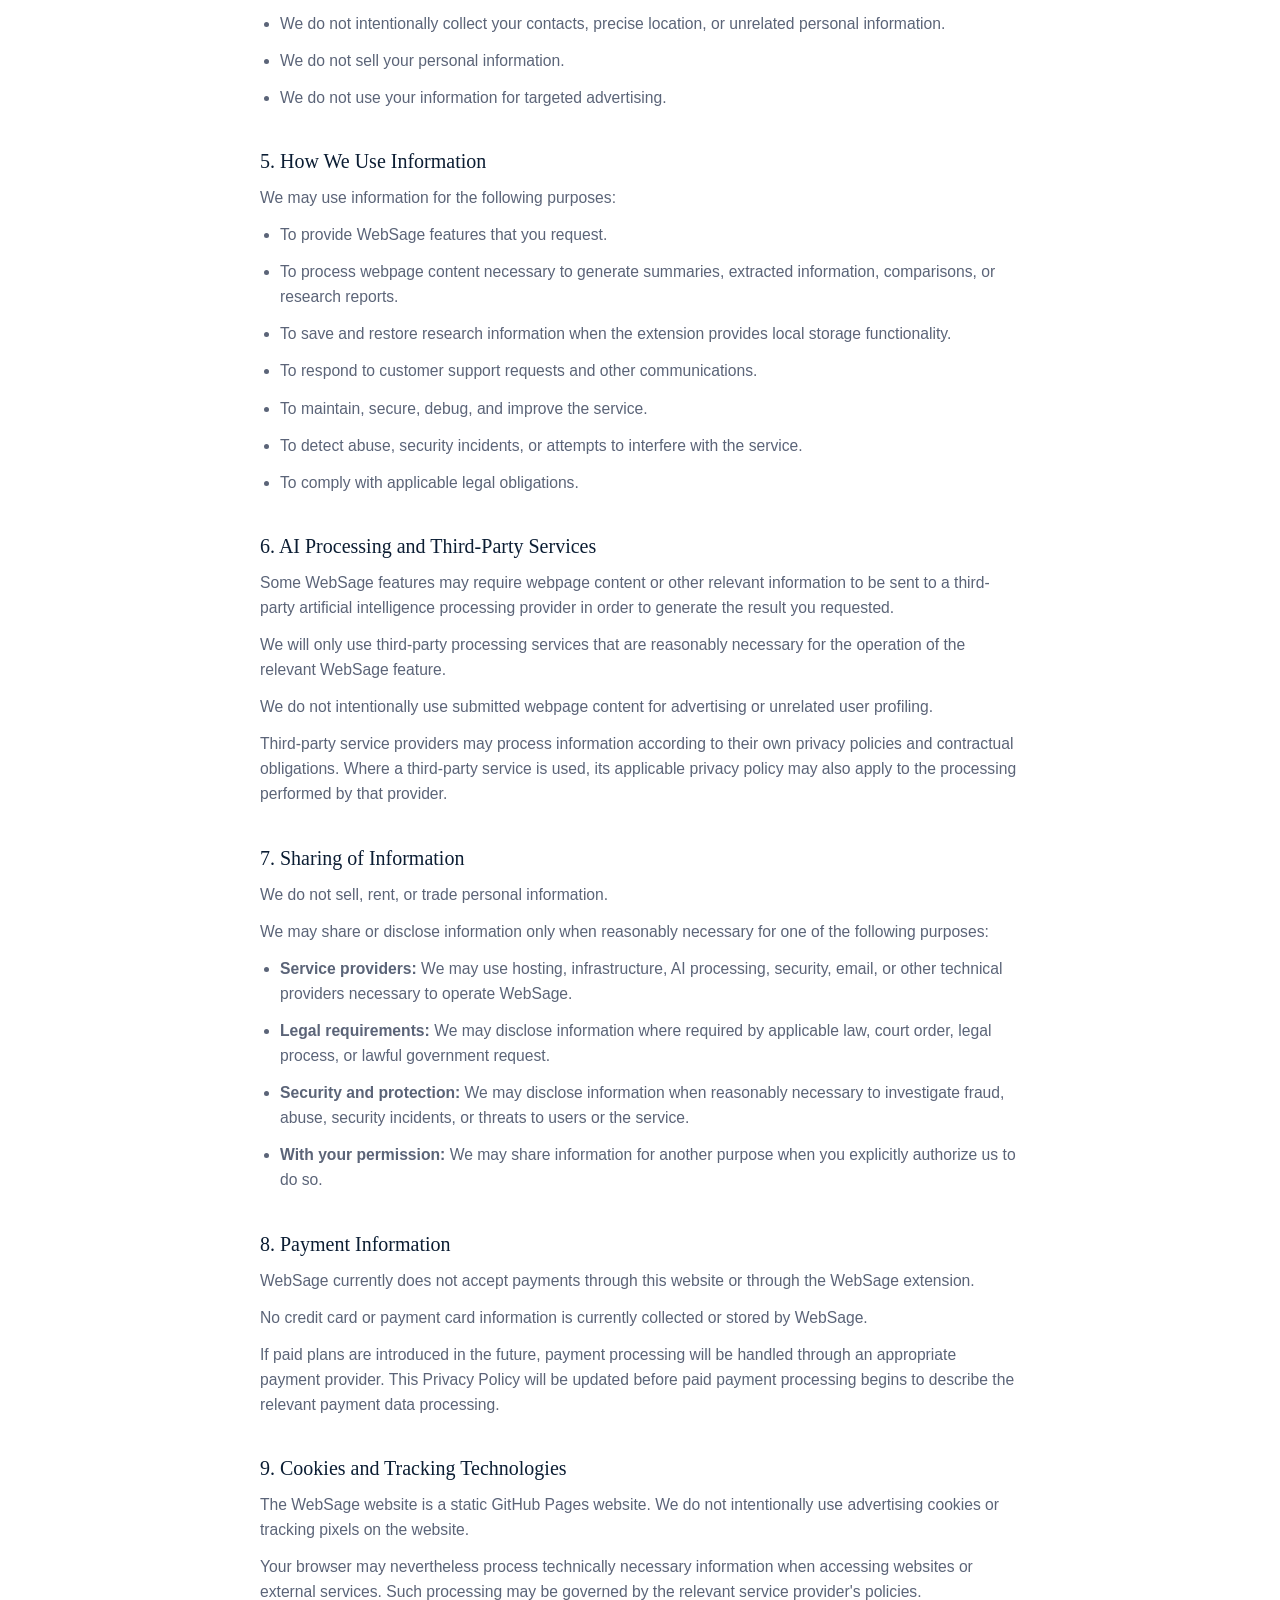
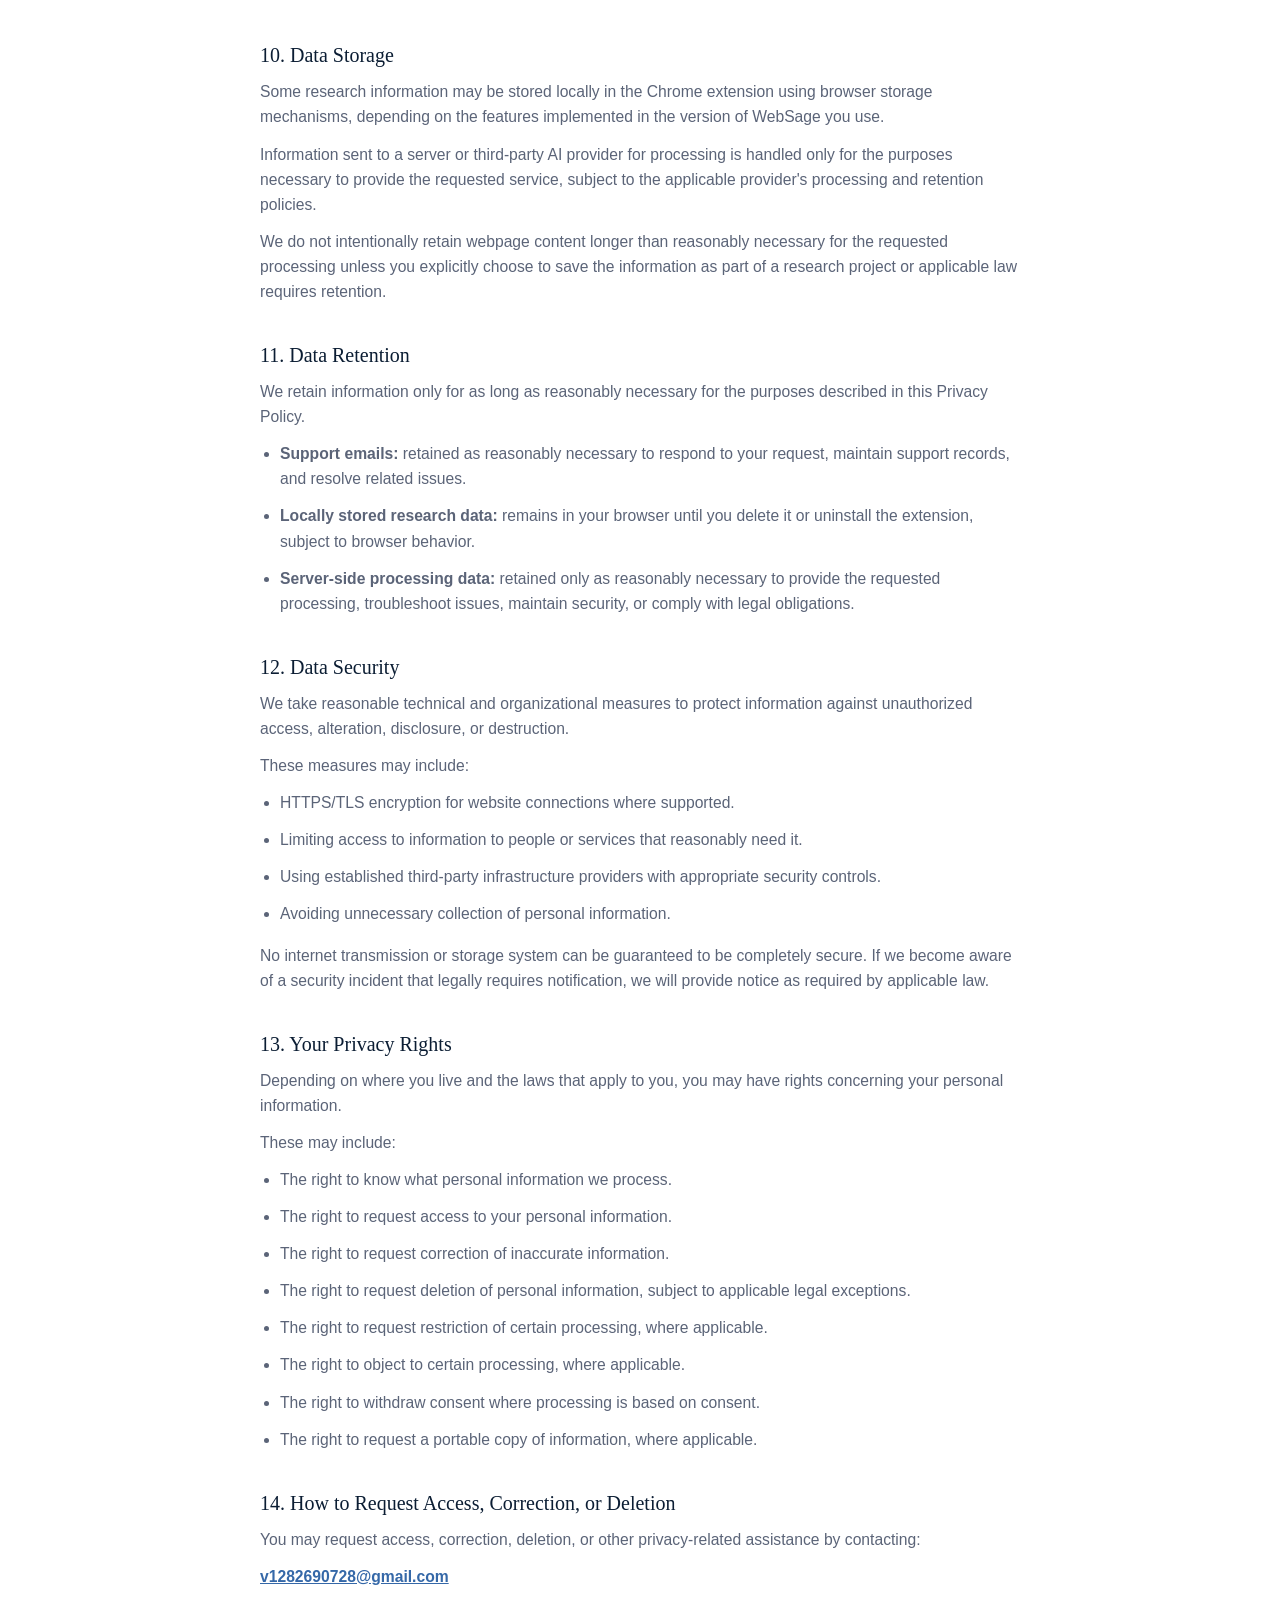
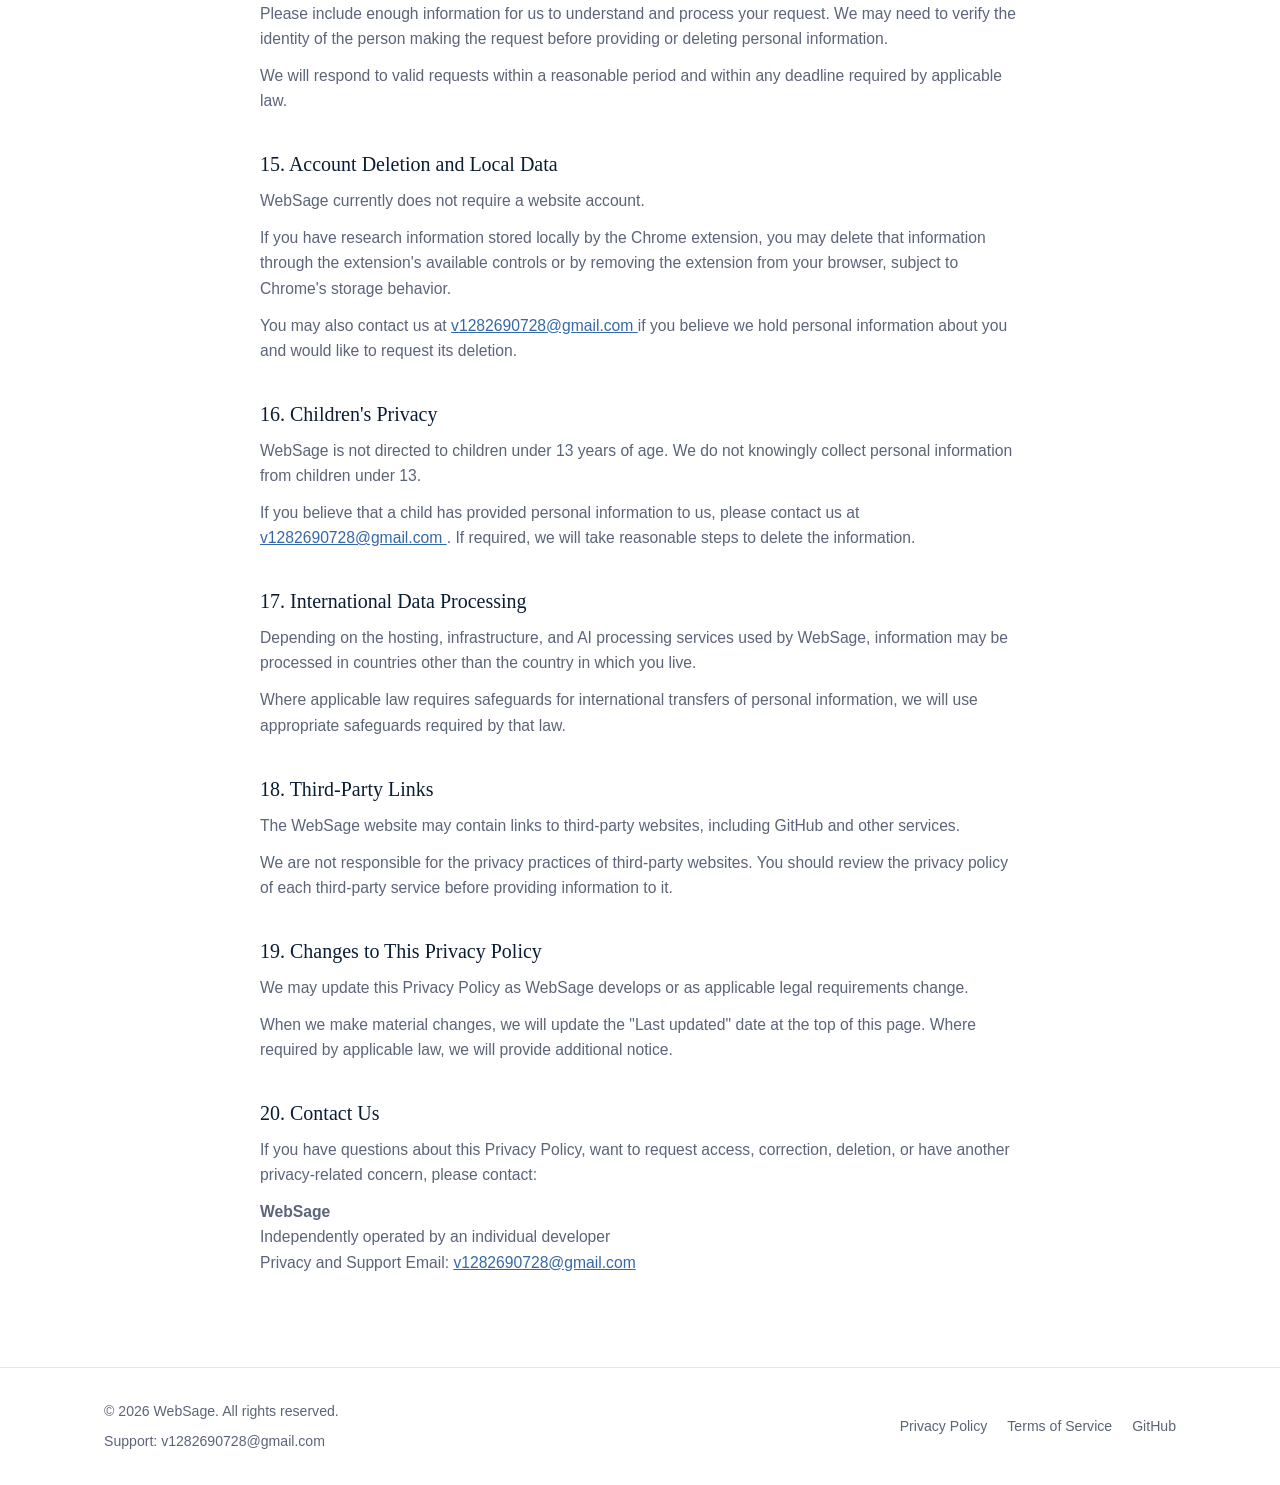
==== commit 15c39845: "Update privacy.html" ====
--- a/privacy.html
+++ b/privacy.html
@@ -4,46 +4,33 @@
   <meta charset="UTF-8" />
   <meta name="viewport" content="width=device-width, initial-scale=1.0" />
 
-  <title>WebSage — AI-powered research assistant for the web</title>
+  <title>Privacy Policy — WebSage</title>
 
   <meta
     name="description"
-    content="WebSage is an AI-powered Chrome extension that summarizes webpages, extracts key information, compares multiple sources, and turns your browsing into research reports."
+    content="WebSage Privacy Policy. Learn what information WebSage collects, how it is used, stored, protected, and how users can request access, correction, or deletion."
   />
 
   <link
     rel="canonical"
-    href="https://elandros1.github.io/websage/"
+    href="https://elandros1.github.io/websage/privacy.html"
   />
 
-  <!-- Open Graph -->
   <meta property="og:type" content="website" />
   <meta
     property="og:title"
-    content="WebSage — AI-powered research assistant for the web"
+    content="Privacy Policy — WebSage"
   />
   <meta
     property="og:description"
-    content="Summarize, extract, compare, and turn webpages into research reports — right in your browser."
+    content="How WebSage collects, uses, stores, and protects information."
   />
   <meta
     property="og:url"
-    content="https://elandros1.github.io/websage/"
+    content="https://elandros1.github.io/websage/privacy.html"
   />
   <meta property="og:site_name" content="WebSage" />
 
-  <!-- Twitter -->
-  <meta name="twitter:card" content="summary" />
-  <meta
-    name="twitter:title"
-    content="WebSage — AI-powered research assistant for the web"
-  />
-  <meta
-    name="twitter:description"
-    content="Summarize, extract, compare, and turn webpages into research reports — right in your browser."
-  />
-
-  <!-- Favicon -->
   <link
     rel="icon"
     href="data:image/svg+xml,%3Csvg xmlns='http://www.w3.org/2000/svg' viewBox='0 0 100 100'%3E%3Crect width='100' height='100' rx='20' fill='%230B1D33'/%3E%3Ctext x='50' y='68' font-size='52' font-family='Georgia,serif' fill='%23E8A93B' text-anchor='middle'%3EW%3C/text%3E%3C/svg%3E"
@@ -54,23 +41,27 @@
 
 <body>
 
-<header class="site-header" id="site-header">
+<header class="site-header">
 
   <div class="container header-inner">
 
-    <a href="#home" class="logo">
+    <a href="index.html" class="logo">
       Web<span>Sage</span>
     </a>
 
     <nav class="site-nav" id="site-nav">
-      <a href="#features">Features</a>
-      <a href="#pricing">Pricing</a>
+      <a href="index.html#features">Features</a>
+      <a href="index.html#pricing">Pricing</a>
       <a href="privacy.html">Privacy</a>
-      <a href="#contact">Contact</a>
+      <a href="index.html#contact">Contact</a>
     </nav>
 
     <div class="header-cta">
-      <a href="#pricing" class="btn btn-ghost">
+
+      <a
+        href="index.html#pricing"
+        class="btn btn-ghost"
+      >
         View Pricing
       </a>
 
@@ -80,6 +71,7 @@
       >
         Get WebSage
       </a>
+
     </div>
 
     <button
@@ -102,684 +94,622 @@
 <main>
 
   <!-- =========================
-       HERO
+       PAGE HEADER
   ========================== -->
 
-  <section class="hero" id="home">
-
-    <div class="container hero-grid">
-
-      <div class="hero-copy">
-
-        <p class="eyebrow">
-          Chrome Extension
-        </p>
-
-        <h1>
-          AI-powered research assistant for the web.
-        </h1>
-
-        <p class="hero-sub">
-          Real research means reading across a dozen tabs,
-          remembering what each one said, and writing it all up
-          by hand. WebSage does the reading with you — it
-          summarizes pages, pulls out the facts that matter,
-          compares sources side by side, and turns what you've
-          found into a clean research report, without ever
-          leaving the page.
-        </p>
-
-        <div class="hero-actions">
-
-          <a
-            href="https://github.com/elandros1/websage"
-            class="btn btn-primary btn-lg"
-            id="get-websage"
-          >
-            Get WebSage
-          </a>
-
-          <a
-            href="#pricing"
-            class="btn btn-outline btn-lg"
-          >
-            View Pricing
-          </a>
-
-        </div>
-
-        <p class="hero-note">
-          Chrome Web Store listing coming soon.
-          The Free plan includes 5 research projects a month.
-        </p>
-
-      </div>
-
-
-      <div
-        class="hero-visual reveal"
-        aria-hidden="true"
-      >
-
-        <div class="browser-card">
-
-          <div class="browser-bar">
-
-            <span class="dot"></span>
-            <span class="dot"></span>
-            <span class="dot"></span>
-
-            <div class="browser-url">
-              example.com/research-article
-            </div>
-
-          </div>
-
-          <div class="browser-body">
-
-            <div class="line w-90"></div>
-
-            <div class="line w-70"></div>
-
-            <div class="line highlight w-80">
-              Renewable adoption is up 34% year over year
-            </div>
-
-            <div class="line w-60"></div>
-
-            <div class="line highlight w-50">
-              Average cost fell 18% since 2022
-            </div>
-
-            <div class="line w-75"></div>
-
-            <div class="line w-60"></div>
-
-          </div>
-
-        </div>
-
-
-        <div class="flow-arrow">
-          →
-        </div>
-
-
-        <div class="summary-card">
-
-          <div class="summary-title">
-            Research Summary
-          </div>
-
-          <ul class="summary-list">
-
-            <li>
-              Renewable adoption up 34% YoY
-            </li>
-
-            <li>
-              Average cost down 18% since 2022
-            </li>
-
-            <li>
-              Compared across 3 sources
-            </li>
-
-          </ul>
-
-        </div>
-
-      </div>
-
-    </div>
-
-  </section>
+  <div class="container legal-header">
+
+    <a
+      href="index.html"
+      class="back-link"
+    >
+      ← Back to WebSage
+    </a>
+
+    <p class="eyebrow">
+      Legal
+    </p>
+
+    <h1>
+      Privacy Policy
+    </h1>
+
+    <p class="legal-updated">
+      Last updated: August 14, 2026
+    </p>
+
+  </div>
 
 
   <!-- =========================
-       PROBLEM
+       PRIVACY POLICY
   ========================== -->
 
-  <section
-    class="section problem"
-    id="problem"
-  >
-
-    <div class="container">
-
-      <div class="section-head reveal">
-
-        <p class="eyebrow">
-          The problem
-        </p>
-
-        <h2>
-          Research shouldn't mean forty tabs and a blank document.
-        </h2>
-
-        <p>
-          Every research task online turns into the same slog —
-          and it costs you time you meant to spend thinking,
-          not scrolling.
-        </p>
-
-      </div>
-
-
-      <div class="problem-grid">
-
-        <div class="problem-card reveal">
-
-          <span class="num">
-            Too many tabs
-          </span>
-
-          <h3>
-            Context gets scattered
-          </h3>
-
-          <p>
-            Ten open tabs, ten different framings of the same
-            topic, and no easy way to hold them all in view
-            at once.
-          </p>
-
-        </div>
-
-
-        <div class="problem-card reveal">
-
-          <span class="num">
-            Nothing carries over
-          </span>
-
-          <h3>
-            Facts get lost between pages
-          </h3>
-
-          <p>
-            A number you needed from page three is gone by the
-            time you're reading page seven. You end up re-reading
-            to find it again.
-          </p>
-
-        </div>
-
-
-        <div class="problem-card reveal">
-
-          <span class="num">
-            Manual synthesis
-          </span>
-
-          <h3>
-            Writing it up takes hours
-          </h3>
-
-          <p>
-            Turning scattered notes and half-remembered quotes
-            into something coherent is the slowest part of any
-            research task.
-          </p>
-
-        </div>
-
-      </div>
-
-    </div>
-
-  </section>
-
-
-  <!-- =========================
-       FEATURES
-  ========================== -->
-
-  <section
-    class="section section-soft"
-    id="features"
-  >
-
-    <div class="container">
-
-      <div class="section-head reveal">
-
-        <p class="eyebrow">
-          Features
-        </p>
-
-        <h2>
-          Everything you need to research a topic,
-          in one extension.
-        </h2>
-
-        <p>
-          WebSage works on the page you're already reading —
-          no copy-pasting into another tool.
-        </p>
-
-      </div>
-
-
-      <div class="features-grid">
-
-
-        <!-- Feature 1 -->
-
-        <div class="feature-card reveal">
-
-          <div class="feature-icon">
-
-            <svg
-              viewBox="0 0 24 24"
-              fill="none"
-              stroke="currentColor"
-              stroke-width="1.8"
-              stroke-linecap="round"
-              stroke-linejoin="round"
-            >
-              <path d="M6 3h9l5 5v13a1 1 0 0 1-1 1H6a1 1 0 0 1-1-1V4a1 1 0 0 1 1-1z"/>
-              <path d="M9 12h6M9 16h6M9 8h2"/>
-            </svg>
-
-          </div>
-
-          <h3>
-            Summarize webpages
-          </h3>
-
-          <p>
-            Get a clear, structured summary of any article,
-            paper, or documentation page in seconds —
-            not a wall of text, an actual outline.
-          </p>
-
-        </div>
-
-
-        <!-- Feature 2 -->
-
-        <div class="feature-card reveal">
-
-          <div class="feature-icon">
-
-            <svg
-              viewBox="0 0 24 24"
-              fill="none"
-              stroke="currentColor"
-              stroke-width="1.8"
-              stroke-linecap="round"
-              stroke-linejoin="round"
-            >
-              <circle cx="11" cy="11" r="7"/>
-              <path d="M21 21l-4.3-4.3"/>
-            </svg>
-
-          </div>
-
-          <h3>
-            Extract key information
-          </h3>
-
-          <p>
-            Pull out the facts, figures, quotes, and definitions
-            that matter, without re-reading the whole page
-            to find them again.
-          </p>
-
-        </div>
-
-
-        <!-- Feature 3 -->
-
-        <div class="feature-card reveal">
-
-          <div class="feature-icon">
-
-            <svg
-              viewBox="0 0 24 24"
-              fill="none"
-              stroke="currentColor"
-              stroke-width="1.8"
-              stroke-linecap="round"
-              stroke-linejoin="round"
-            >
-              <rect
-                x="3"
-                y="4"
-                width="12"
-                height="16"
-                rx="1.5"
-              />
-
-              <rect
-                x="9"
-                y="9"
-                width="12"
-                height="16"
-                rx="1.5"
-              />
-
-            </svg>
-
-          </div>
-
-          <h3>
-            Compare multiple webpages
-          </h3>
-
-          <p>
-            Line up several sources side by side and see at
-            a glance where they agree, disagree, or add
-            something new.
-          </p>
-
-        </div>
-
-
-        <!-- Feature 4 -->
-
-        <div class="feature-card reveal">
-
-          <div class="feature-icon">
-
-            <svg
-              viewBox="0 0 24 24"
-              fill="none"
-              stroke="currentColor"
-              stroke-width="1.8"
-              stroke-linecap="round"
-              stroke-linejoin="round"
-            >
-              <path d="M8 3h8a1 1 0 0 1 1 1v16l-5-3-5 3V4a1 1 0 0 1 1-1z"/>
-              <path d="M9 8h6M9 12h6"/>
-            </svg>
-
-          </div>
-
-          <h3>
-            Generate research reports
-          </h3>
-
-          <p>
-            Turn what you've gathered across pages into one
-            organized report, ready to review, edit, or share.
-          </p>
-
-        </div>
-
-
-        <!-- Feature 5 -->
-
-        <div class="feature-card reveal">
-
-          <div class="feature-icon">
-
-            <svg
-              viewBox="0 0 24 24"
-              fill="none"
-              stroke="currentColor"
-              stroke-width="1.8"
-              stroke-linecap="round"
-              stroke-linejoin="round"
-            >
-              <path d="M3 7a2 2 0 0 1 2-2h4l2 2h8a2 2 0 0 1 2 2v8a2 2 0 0 1-2 2H5a2 2 0 0 1-2-2V7z"/>
-            </svg>
-
-          </div>
-
-          <h3>
-            Save research projects
-          </h3>
-
-          <p>
-            Group related pages into a project and pick up
-            exactly where you left off, days or weeks later.
-          </p>
-
-        </div>
-
-
-      </div>
-
-    </div>
-
-  </section>
-
-
-  <!-- =========================
-       PRICING
-  ========================== -->
-
-  <section
-    class="section pricing"
-    id="pricing"
-  >
-
-    <div class="container">
-
-      <div class="section-head reveal">
-
-        <p class="eyebrow">
-          Pricing
-        </p>
-
-        <h2>
-          Simple pricing, start for free.
-        </h2>
-
-        <p>
-          Use WebSage at no cost, or upgrade later for
-          unlimited research and reports.
-        </p>
-
-      </div>
-
-
-      <div class="pricing-grid">
-
-
-        <!-- Free -->
-
-        <div class="price-card reveal">
-
-          <p class="price-plan">
-            Free
-          </p>
-
-          <div class="price-amount">
-
-            <span class="amount">
-              $0
-            </span>
-
-            <span class="period">
-              / month
-            </span>
-
-          </div>
-
-          <p class="price-note">
-            No credit card required.
-          </p>
-
-          <ul class="price-list">
-
-            <li>
-              5 research projects per month
-            </li>
-
-            <li>
-              Page summaries
-            </li>
-
-            <li>
-              Key information extraction
-            </li>
-
-            <li>
-              Basic two-page comparison
-            </li>
-
-          </ul>
-
-          <a
-            href="https://github.com/elandros1/websage"
-            class="btn btn-outline btn-block"
-          >
-            Get WebSage
-          </a>
-
-        </div>
-
-
-        <!-- Pro -->
-
-        <div class="price-card featured reveal">
-
-          <span class="price-badge">
-            Coming soon
-          </span>
-
-          <p class="price-plan">
-            Pro
-          </p>
-
-          <div class="price-amount">
-
-            <span class="amount">
-              $9.90
-            </span>
-
-            <span class="period">
-              / month
-            </span>
-
-          </div>
-
-          <p class="price-note">
-            Planned launch price. Billing is not live yet.
-          </p>
-
-          <ul class="price-list">
-
-            <li>
-              Unlimited research projects
-            </li>
-
-            <li>
-              Multi-page comparison
-            </li>
-
-            <li>
-              AI-generated research reports
-            </li>
-
-            <li>
-              Priority processing
-            </li>
-
-          </ul>
-
-          <a
-            href="#contact"
-            class="btn btn-primary btn-block"
-          >
-            Notify Me
-          </a>
-
-        </div>
-
-      </div>
-
-
-      <p class="pricing-disclaimer">
-        WebSage Pro is not yet available for purchase.
-        Payments are not currently accepted through this
-        website or extension. Pricing shown reflects our
-        planned launch and may change before release.
-      </p>
-
-    </div>
-
-  </section>
-
-
-  <!-- =========================
-       CTA
-  ========================== -->
-
-  <section class="section cta-band">
-
-    <div class="container">
-
-      <h2 class="reveal">
-        Bring an AI research assistant into your browser.
-      </h2>
-
-      <p class="reveal">
-        Start free with 5 research projects a month —
-        no account required to try it.
-      </p>
-
-      <div class="cta-actions reveal">
-
-        <a
-          href="https://github.com/elandros1/websage"
-          class="btn btn-primary btn-lg"
-        >
-          Get WebSage
+  <div class="container legal-body">
+
+
+    <h2>1. Overview</h2>
+
+    <p>
+      WebSage ("WebSage", "we", "us", or "our") is an independently
+      operated software product developed by an individual developer.
+      WebSage provides an AI-powered browser extension designed to
+      help users summarize webpages, extract important information,
+      compare sources, and create research reports.
+    </p>
+
+    <p>
+      This Privacy Policy explains what information we collect,
+      how we use it, how it may be stored or shared, how we protect
+      it, and what choices and rights you have regarding your
+      information.
+    </p>
+
+    <p>
+      By using the WebSage website or WebSage Chrome extension,
+      you acknowledge that you have read this Privacy Policy.
+    </p>
+
+
+    <h2>2. Data Controller</h2>
+
+    <p>
+      WebSage is operated by an individual developer.
+    </p>
+
+    <p>
+      <strong>Product:</strong> WebSage
+    </p>
+
+    <p>
+      <strong>Operator:</strong> Independent individual developer
+    </p>
+
+    <p>
+      <strong>Website:</strong>
+      <a href="https://elandros1.github.io/websage/">
+        https://elandros1.github.io/websage/
+      </a>
+    </p>
+
+    <p>
+      <strong>Privacy and support contact:</strong>
+      <a href="mailto:v1282690728@gmail.com">
+        v1282690728@gmail.com
+      </a>
+    </p>
+
+
+    <h2>3. Information We Collect</h2>
+
+    <p>
+      We aim to collect only information that is reasonably necessary
+      to provide and improve WebSage.
+    </p>
+
+
+    <h3>3.1 Information You Provide</h3>
+
+    <p>
+      If you contact us by email, we may receive and retain the
+      information included in your message, such as your email
+      address, name if provided, the contents of your message,
+      attachments, and any other information you voluntarily provide.
+    </p>
+
+    <p>
+      WebSage does not currently require users to create an account
+      on this website.
+    </p>
+
+
+    <h3>3.2 Webpage Content You Ask WebSage to Process</h3>
+
+    <p>
+      When you actively request a WebSage feature, such as summarizing
+      a webpage, extracting information, comparing sources, or
+      generating a research report, the relevant webpage content may
+      be processed in order to provide the requested feature.
+    </p>
+
+    <p>
+      WebSage is designed not to intentionally collect or process
+      unrelated webpages that you have not asked WebSage to work with.
+    </p>
+
+
+    <h3>3.3 Saved Research Information</h3>
+
+    <p>
+      If the WebSage extension provides local research-project
+      storage, information such as saved page references, summaries,
+      notes, and related research information may be stored locally
+      in your browser.
+    </p>
+
+    <p>
+      Information stored locally by the extension remains under
+      your browser's local storage environment unless you explicitly
+      use a feature that sends information to a server for processing.
+    </p>
+
+
+    <h3>3.4 Technical Information</h3>
+
+    <p>
+      When you access the website, standard technical information
+      may be processed by the hosting infrastructure, such as IP
+      address, browser type, operating system, request time,
+      and technical error information.
+    </p>
+
+    <p>
+      This information may be used for basic website operation,
+      security, troubleshooting, and abuse prevention.
+    </p>
+
+
+    <h2>4. Information We Do Not Intentionally Collect</h2>
+
+    <ul>
+
+      <li>
+        We do not intentionally collect your general browsing
+        history for advertising or profiling.
+      </li>
+
+      <li>
+        We do not intentionally monitor webpages you have not
+        asked WebSage to process.
+      </li>
+
+      <li>
+        We do not intentionally collect your contacts, precise
+        location, or unrelated personal information.
+      </li>
+
+      <li>
+        We do not sell your personal information.
+      </li>
+
+      <li>
+        We do not use your information for targeted advertising.
+      </li>
+
+    </ul>
+
+
+    <h2>5. How We Use Information</h2>
+
+    <p>
+      We may use information for the following purposes:
+    </p>
+
+    <ul>
+
+      <li>
+        To provide WebSage features that you request.
+      </li>
+
+      <li>
+        To process webpage content necessary to generate summaries,
+        extracted information, comparisons, or research reports.
+      </li>
+
+      <li>
+        To save and restore research information when the extension
+        provides local storage functionality.
+      </li>
+
+      <li>
+        To respond to customer support requests and other
+        communications.
+      </li>
+
+      <li>
+        To maintain, secure, debug, and improve the service.
+      </li>
+
+      <li>
+        To detect abuse, security incidents, or attempts to
+        interfere with the service.
+      </li>
+
+      <li>
+        To comply with applicable legal obligations.
+      </li>
+
+    </ul>
+
+
+    <h2>6. AI Processing and Third-Party Services</h2>
+
+    <p>
+      Some WebSage features may require webpage content or other
+      relevant information to be sent to a third-party artificial
+      intelligence processing provider in order to generate the
+      result you requested.
+    </p>
+
+    <p>
+      We will only use third-party processing services that are
+      reasonably necessary for the operation of the relevant
+      WebSage feature.
+    </p>
+
+    <p>
+      We do not intentionally use submitted webpage content for
+      advertising or unrelated user profiling.
+    </p>
+
+    <p>
+      Third-party service providers may process information according
+      to their own privacy policies and contractual obligations.
+      Where a third-party service is used, its applicable privacy
+      policy may also apply to the processing performed by that
+      provider.
+    </p>
+
+
+    <h2>7. Sharing of Information</h2>
+
+    <p>
+      We do not sell, rent, or trade personal information.
+    </p>
+
+    <p>
+      We may share or disclose information only when reasonably
+      necessary for one of the following purposes:
+    </p>
+
+    <ul>
+
+      <li>
+        <strong>Service providers:</strong>
+        We may use hosting, infrastructure, AI processing,
+        security, email, or other technical providers necessary
+        to operate WebSage.
+      </li>
+
+      <li>
+        <strong>Legal requirements:</strong>
+        We may disclose information where required by applicable
+        law, court order, legal process, or lawful government request.
+      </li>
+
+      <li>
+        <strong>Security and protection:</strong>
+        We may disclose information when reasonably necessary to
+        investigate fraud, abuse, security incidents, or threats
+        to users or the service.
+      </li>
+
+      <li>
+        <strong>With your permission:</strong>
+        We may share information for another purpose when you
+        explicitly authorize us to do so.
+      </li>
+
+    </ul>
+
+
+    <h2>8. Payment Information</h2>
+
+    <p>
+      WebSage currently does not accept payments through this
+      website or through the WebSage extension.
+    </p>
+
+    <p>
+      No credit card or payment card information is currently
+      collected or stored by WebSage.
+    </p>
+
+    <p>
+      If paid plans are introduced in the future, payment processing
+      will be handled through an appropriate payment provider.
+      This Privacy Policy will be updated before paid payment
+      processing begins to describe the relevant payment data
+      processing.
+    </p>
+
+
+    <h2>9. Cookies and Tracking Technologies</h2>
+
+    <p>
+      The WebSage website is a static GitHub Pages website.
+      We do not intentionally use advertising cookies or tracking
+      pixels on the website.
+    </p>
+
+    <p>
+      Your browser may nevertheless process technically necessary
+      information when accessing websites or external services.
+      Such processing may be governed by the relevant service
+      provider's policies.
+    </p>
+
+
+    <h2>10. Data Storage</h2>
+
+    <p>
+      Some research information may be stored locally in the Chrome
+      extension using browser storage mechanisms, depending on the
+      features implemented in the version of WebSage you use.
+    </p>
+
+    <p>
+      Information sent to a server or third-party AI provider for
+      processing is handled only for the purposes necessary to
+      provide the requested service, subject to the applicable
+      provider's processing and retention policies.
+    </p>
+
+    <p>
+      We do not intentionally retain webpage content longer than
+      reasonably necessary for the requested processing unless
+      you explicitly choose to save the information as part of
+      a research project or applicable law requires retention.
+    </p>
+
+
+    <h2>11. Data Retention</h2>
+
+    <p>
+      We retain information only for as long as reasonably necessary
+      for the purposes described in this Privacy Policy.
+    </p>
+
+    <ul>
+
+      <li>
+        <strong>Support emails:</strong>
+        retained as reasonably necessary to respond to your request,
+        maintain support records, and resolve related issues.
+      </li>
+
+      <li>
+        <strong>Locally stored research data:</strong>
+        remains in your browser until you delete it or uninstall
+        the extension, subject to browser behavior.
+      </li>
+
+      <li>
+        <strong>Server-side processing data:</strong>
+        retained only as reasonably necessary to provide the
+        requested processing, troubleshoot issues, maintain
+        security, or comply with legal obligations.
+      </li>
+
+    </ul>
+
+
+    <h2>12. Data Security</h2>
+
+    <p>
+      We take reasonable technical and organizational measures
+      to protect information against unauthorized access,
+      alteration, disclosure, or destruction.
+    </p>
+
+    <p>
+      These measures may include:
+    </p>
+
+    <ul>
+
+      <li>
+        HTTPS/TLS encryption for website connections where supported.
+      </li>
+
+      <li>
+        Limiting access to information to people or services that
+        reasonably need it.
+      </li>
+
+      <li>
+        Using established third-party infrastructure providers
+        with appropriate security controls.
+      </li>
+
+      <li>
+        Avoiding unnecessary collection of personal information.
+      </li>
+
+    </ul>
+
+    <p>
+      No internet transmission or storage system can be guaranteed
+      to be completely secure. If we become aware of a security
+      incident that legally requires notification, we will provide
+      notice as required by applicable law.
+    </p>
+
+
+    <h2>13. Your Privacy Rights</h2>
+
+    <p>
+      Depending on where you live and the laws that apply to you,
+      you may have rights concerning your personal information.
+    </p>
+
+    <p>
+      These may include:
+    </p>
+
+    <ul>
+
+      <li>
+        The right to know what personal information we process.
+      </li>
+
+      <li>
+        The right to request access to your personal information.
+      </li>
+
+      <li>
+        The right to request correction of inaccurate information.
+      </li>
+
+      <li>
+        The right to request deletion of personal information,
+        subject to applicable legal exceptions.
+      </li>
+
+      <li>
+        The right to request restriction of certain processing,
+        where applicable.
+      </li>
+
+      <li>
+        The right to object to certain processing, where applicable.
+      </li>
+
+      <li>
+        The right to withdraw consent where processing is based
+        on consent.
+      </li>
+
+      <li>
+        The right to request a portable copy of information,
+        where applicable.
+      </li>
+
+    </ul>
+
+
+    <h2>14. How to Request Access, Correction, or Deletion</h2>
+
+    <p>
+      You may request access, correction, deletion, or other
+      privacy-related assistance by contacting:
+    </p>
+
+    <p>
+      <strong>
+        <a href="mailto:v1282690728@gmail.com">
+          v1282690728@gmail.com
         </a>
-
-        <a
-          href="#pricing"
-          class="btn btn-outline btn-lg"
-          style="border-color: rgba(255,255,255,0.3); color:#fff;"
-        >
-          View Pricing
-        </a>
-
-      </div>
-
-    </div>
-
-  </section>
-
-
-  <!-- =========================
-       CONTACT
-  ========================== -->
-
-  <section
-    class="section contact"
-    id="contact"
-  >
-
-    <div class="container contact-inner reveal">
-
-      <h2>
-        Get in touch
-      </h2>
-
-      <p>
-        Questions, feedback, support requests,
-        or press inquiries — we'd like to hear from you.
-      </p>
-
-      <a
-        class="contact-email"
-        href="mailto:v1282690728@gmail.com"
-      >
+      </strong>
+    </p>
+
+    <p>
+      Please include enough information for us to understand and
+      process your request. We may need to verify the identity of
+      the person making the request before providing or deleting
+      personal information.
+    </p>
+
+    <p>
+      We will respond to valid requests within a reasonable period
+      and within any deadline required by applicable law.
+    </p>
+
+
+    <h2>15. Account Deletion and Local Data</h2>
+
+    <p>
+      WebSage currently does not require a website account.
+    </p>
+
+    <p>
+      If you have research information stored locally by the
+      Chrome extension, you may delete that information through
+      the extension's available controls or by removing the
+      extension from your browser, subject to Chrome's storage
+      behavior.
+    </p>
+
+    <p>
+      You may also contact us at
+      <a href="mailto:v1282690728@gmail.com">
         v1282690728@gmail.com
       </a>
-
-      <p class="contact-note">
-        We typically reply within a few business days.
-      </p>
-
-    </div>
-
-  </section>
+      if you believe we hold personal information about you and
+      would like to request its deletion.
+    </p>
+
+
+    <h2>16. Children's Privacy</h2>
+
+    <p>
+      WebSage is not directed to children under 13 years of age.
+      We do not knowingly collect personal information from children
+      under 13.
+    </p>
+
+    <p>
+      If you believe that a child has provided personal information
+      to us, please contact us at
+      <a href="mailto:v1282690728@gmail.com">
+        v1282690728@gmail.com
+      </a>.
+      If required, we will take reasonable steps to delete the
+      information.
+    </p>
+
+
+    <h2>17. International Data Processing</h2>
+
+    <p>
+      Depending on the hosting, infrastructure, and AI processing
+      services used by WebSage, information may be processed in
+      countries other than the country in which you live.
+    </p>
+
+    <p>
+      Where applicable law requires safeguards for international
+      transfers of personal information, we will use appropriate
+      safeguards required by that law.
+    </p>
+
+
+    <h2>18. Third-Party Links</h2>
+
+    <p>
+      The WebSage website may contain links to third-party websites,
+      including GitHub and other services.
+    </p>
+
+    <p>
+      We are not responsible for the privacy practices of third-party
+      websites. You should review the privacy policy of each
+      third-party service before providing information to it.
+    </p>
+
+
+    <h2>19. Changes to This Privacy Policy</h2>
+
+    <p>
+      We may update this Privacy Policy as WebSage develops or
+      as applicable legal requirements change.
+    </p>
+
+    <p>
+      When we make material changes, we will update the "Last
+      updated" date at the top of this page. Where required by
+      applicable law, we will provide additional notice.
+    </p>
+
+
+    <h2>20. Contact Us</h2>
+
+    <p>
+      If you have questions about this Privacy Policy, want to
+      request access, correction, deletion, or have another
+      privacy-related concern, please contact:
+    </p>
+
+    <p>
+      <strong>WebSage</strong><br />
+      Independently operated by an individual developer<br />
+      Privacy and Support Email:
+      <a href="mailto:v1282690728@gmail.com">
+        v1282690728@gmail.com
+      </a>
+    </p>
+
+  </div>
 
 </main>
 
@@ -800,19 +730,13 @@
       </div>
 
       <div style="margin-top: 8px;">
-
         Support:
-
-        <a
-          href="mailto:v1282690728@gmail.com"
-        >
+        <a href="mailto:v1282690728@gmail.com">
           v1282690728@gmail.com
         </a>
-
       </div>
 
     </div>
-
 
     <nav class="footer-links">
 
